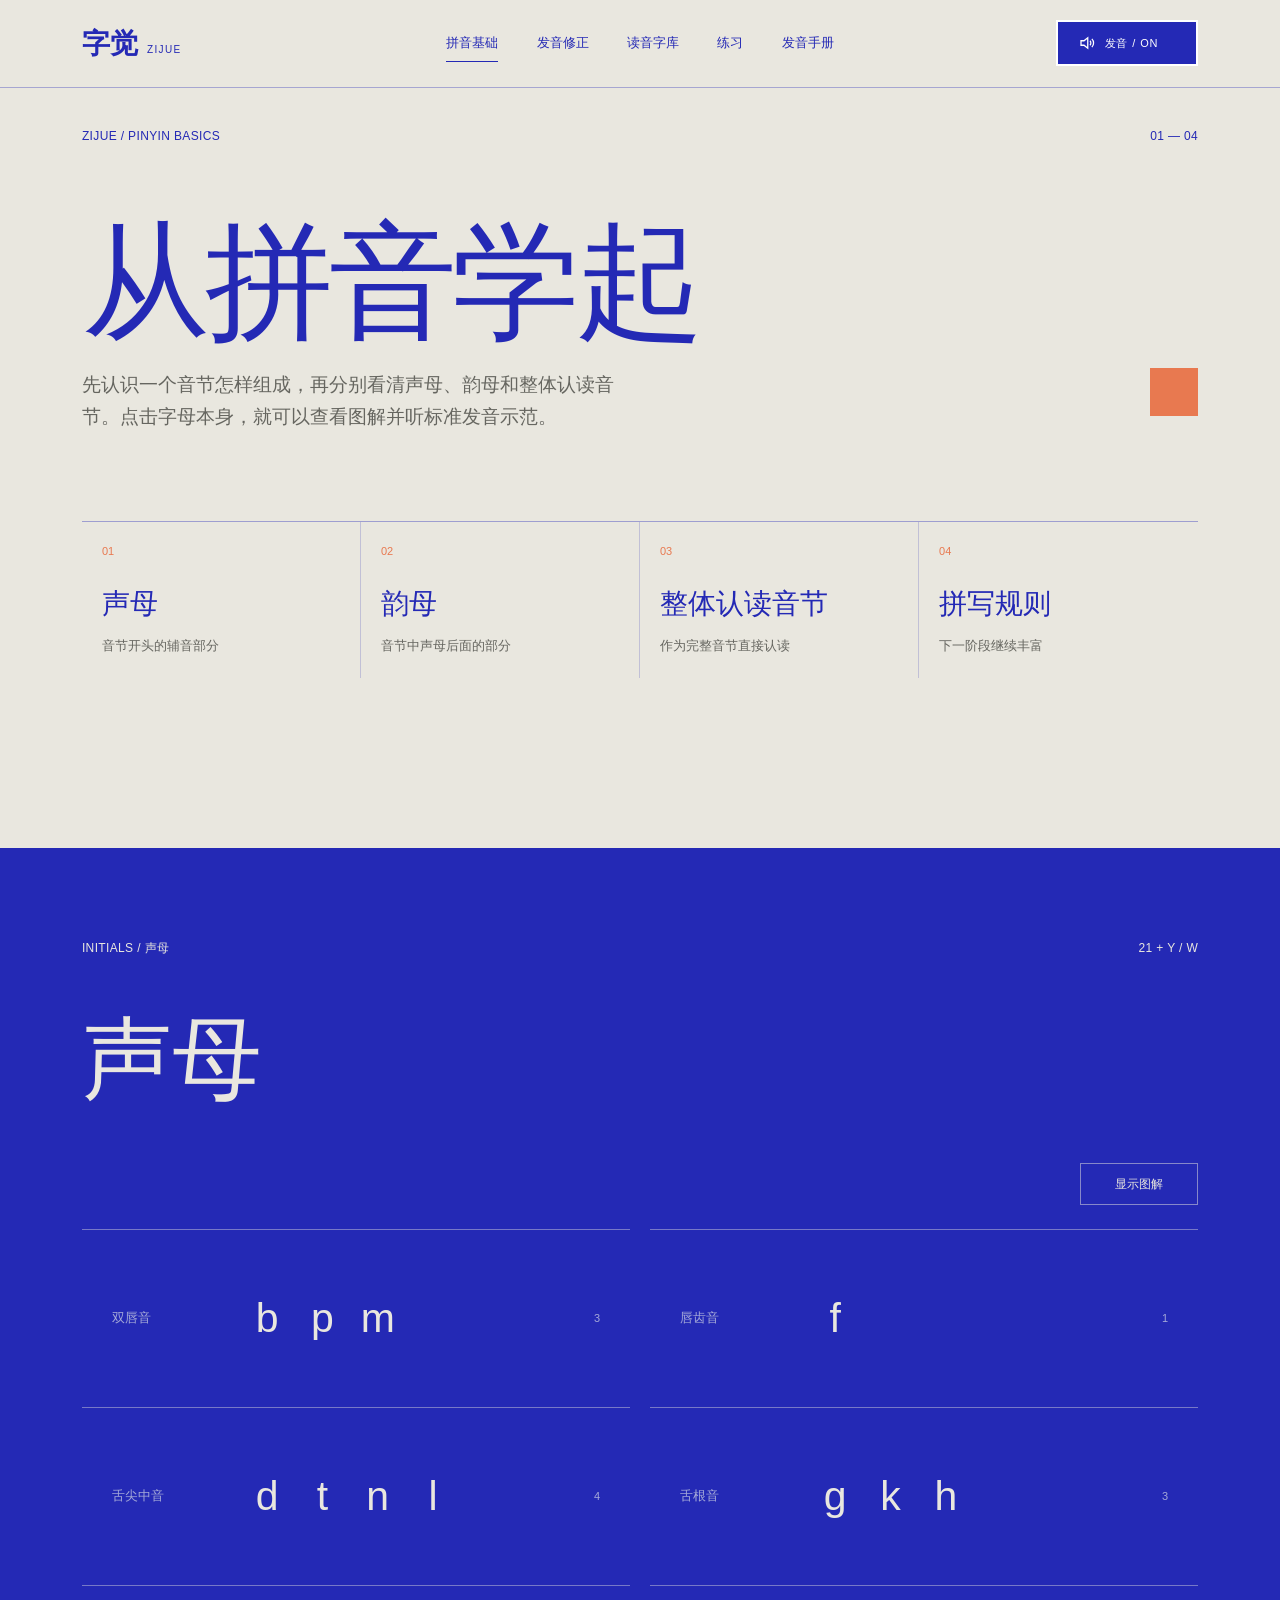
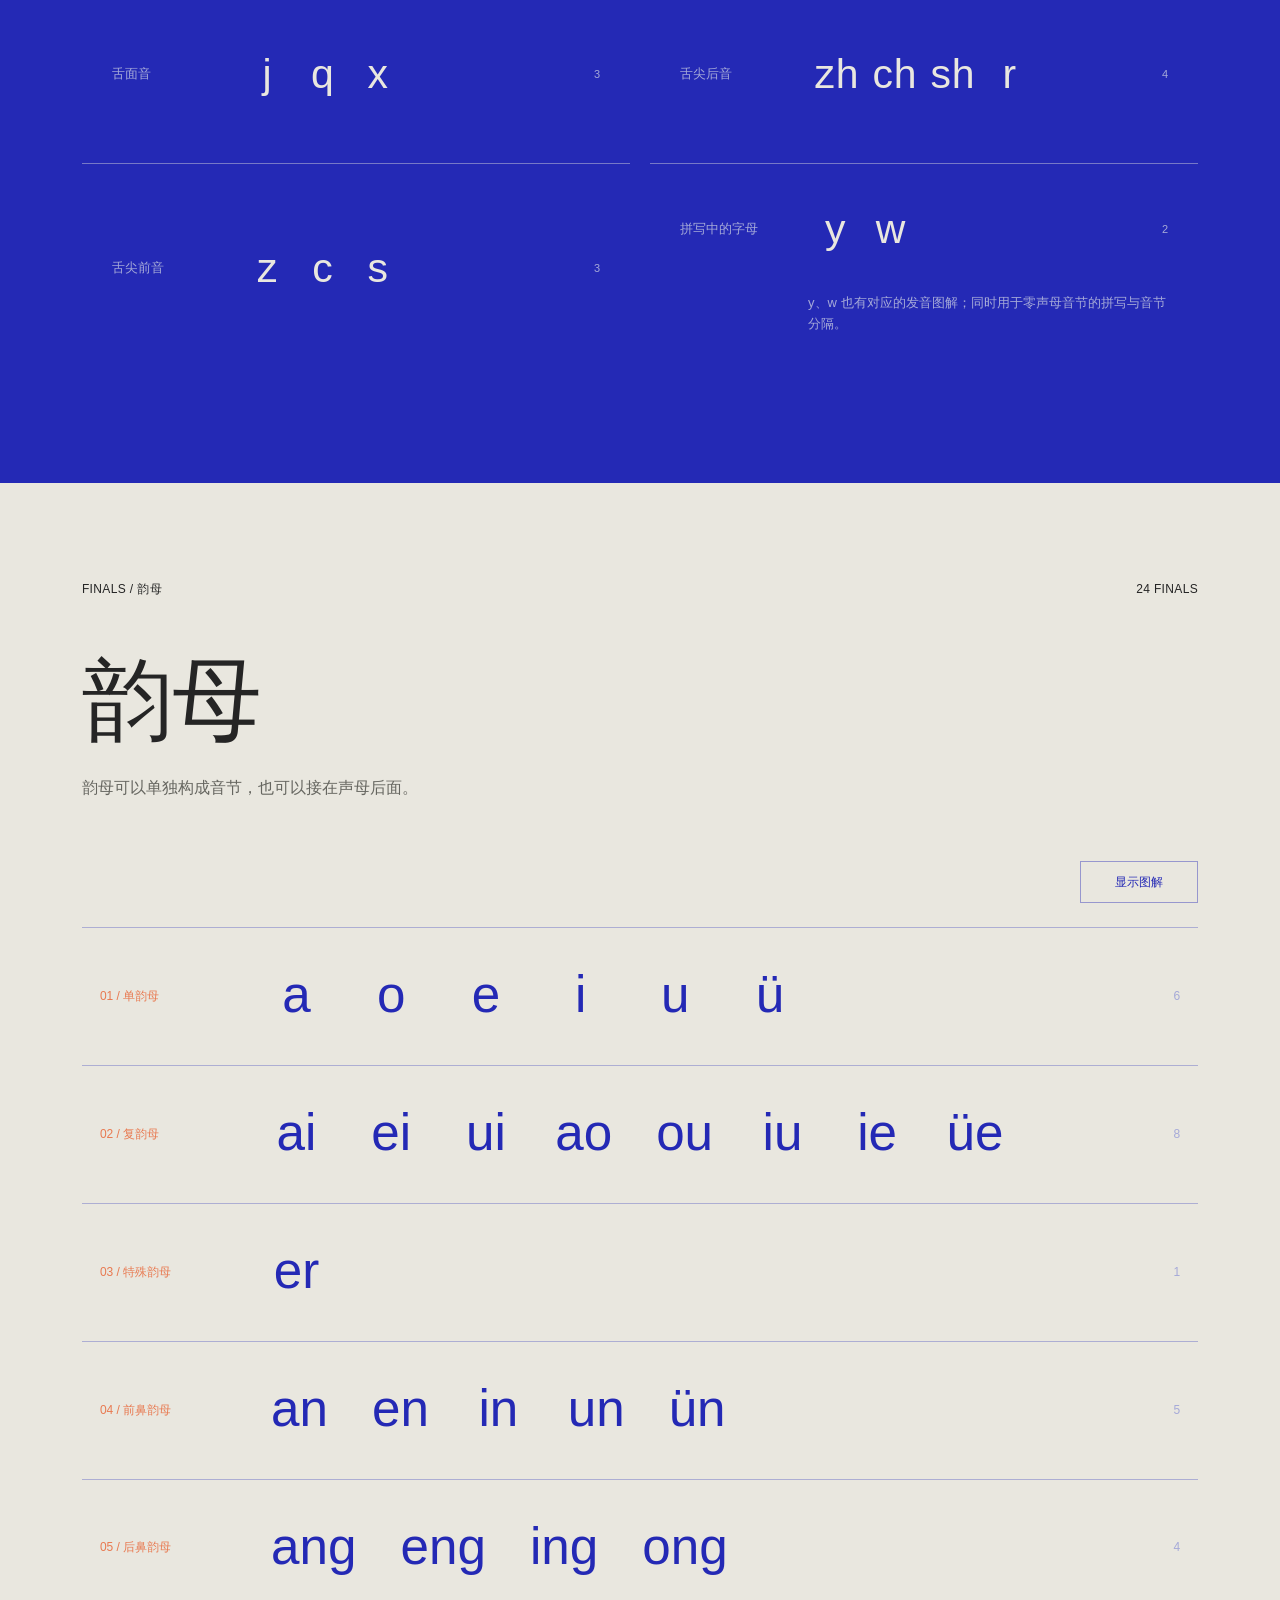
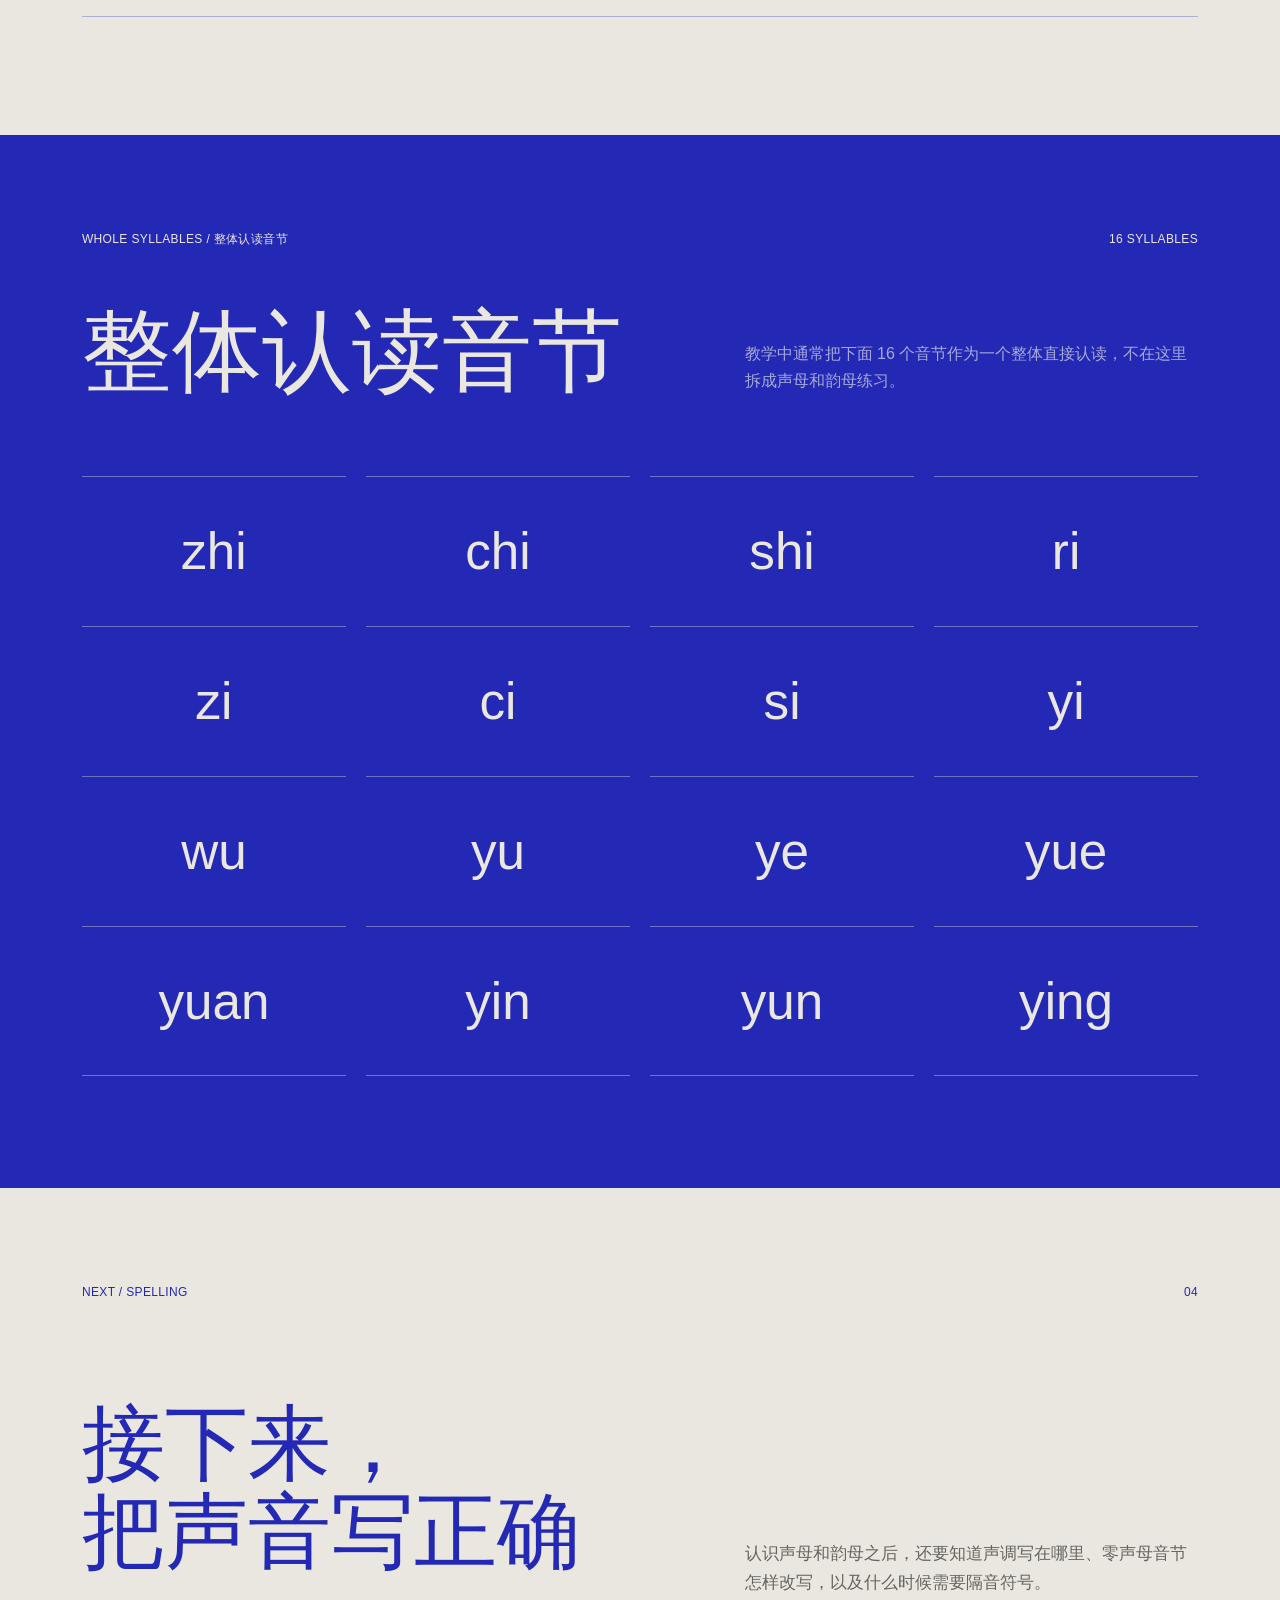
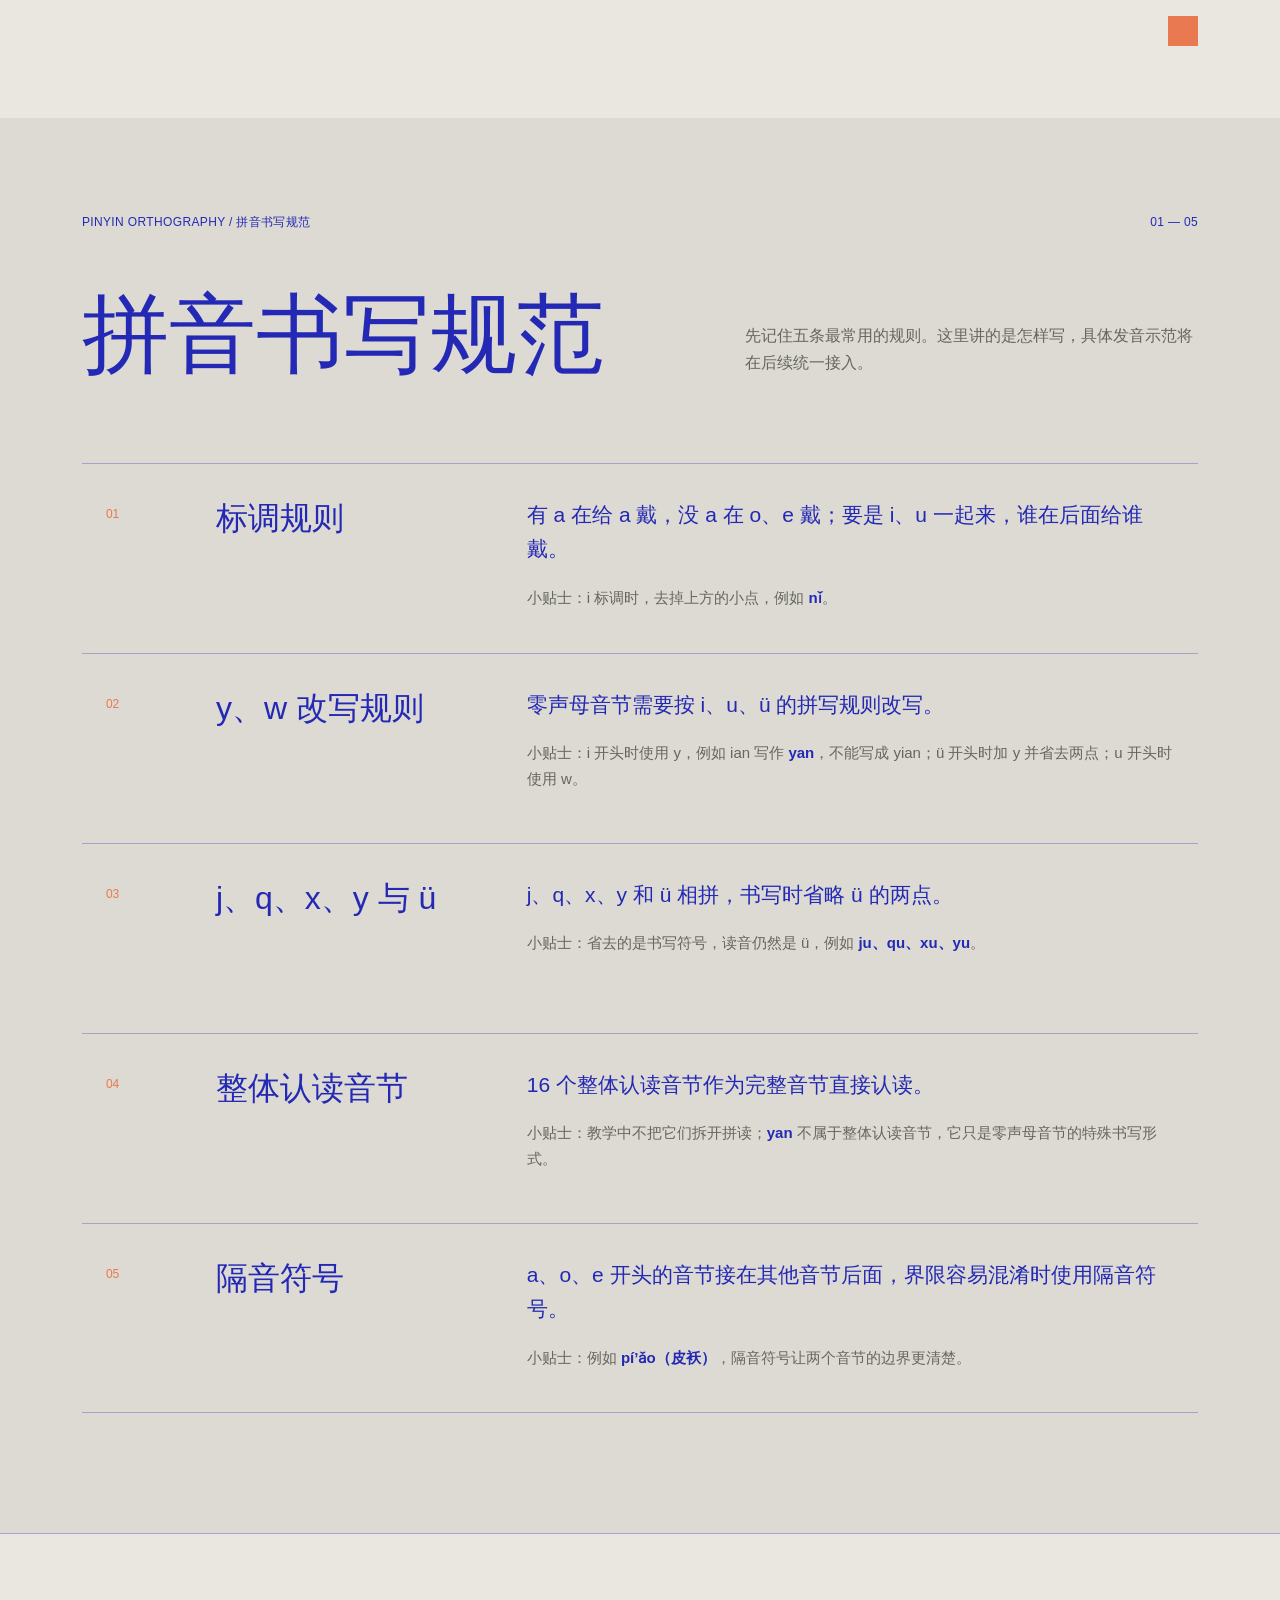
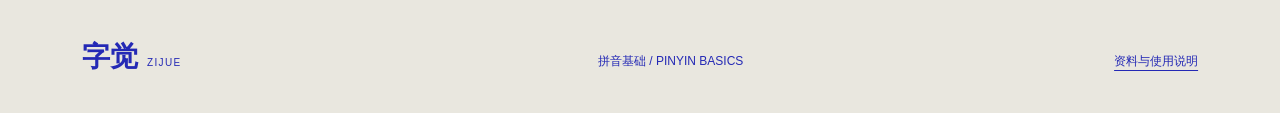
==== basics.html @ c72f1ff9 "Add Zijue static website and optimized pronunciation assets" ====
<!doctype html>
<html lang="zh-CN">
<head>
  <meta charset="utf-8">
  <meta name="viewport" content="width=device-width,initial-scale=1">
  <meta name="theme-color" content="#E9E7DF">
  <meta name="description" content="从声母、韵母和整体认读音节开始认识汉语拼音。">
  <title>拼音基础｜字觉 ZIJUE</title>
  <link rel="stylesheet" href="styles.css?v=20261125-1">
  <link rel="stylesheet" href="mouth-cursor.css?v=20261124-11">
  <link rel="stylesheet" href="basics.css?v=20261124-15">
  <link rel="stylesheet" href="pronunciation-pilot.css?v=20261124-14">
  <link rel="stylesheet" href="audio-player.css?v=20261124-4">
  <link rel="stylesheet" href="sound-settings.css?v=20261124-2">
</head>
<body data-page="basics">
  <a class="skip" href="#main">跳到主要内容</a>
  <header class="nav-shell"><a class="brand" href="index.html?from=site"><b>字觉</b><span>ZIJUE</span></a><nav aria-label="主要导航"><a aria-current="page" href="basics.html">拼音基础</a><a href="correction.html">发音修正</a><a href="characters.html">读音字库</a><a href="practice.html">练习</a><a href="notes.html">发音手册</a></nav><span class="nav-index">BASICS / 02</span></header>
  <main id="main">
    <section class="basics-hero frame-grid">
      <div class="meta-row"><span>ZIJUE / PINYIN BASICS</span><span>01 — 04</span></div>
      <h1>从拼音学起</h1>
      <p>先认识一个音节怎样组成，再分别看清声母、韵母和整体认读音节。点击字母本身，就可以查看图解并听标准发音示范。</p>
      <i class="orange-square" aria-hidden="true"></i>
      <nav class="basics-map" aria-label="拼音基础目录">
        <a href="#initials"><span>01</span><strong>声母</strong><small>音节开头的辅音部分</small></a>
        <a href="#finals"><span>02</span><strong>韵母</strong><small>音节中声母后面的部分</small></a>
        <a href="#whole-syllables"><span>03</span><strong>整体认读音节</strong><small>作为完整音节直接认读</small></a>
        <a href="#spelling"><span>04</span><strong>拼写规则</strong><small>下一阶段继续丰富</small></a>
      </nav>
    </section>

    <section class="initials-section" id="initials">
      <div class="basics-section-head frame-grid">
        <div class="meta-row"><span>INITIALS / 声母</span><span>21 + Y / W</span></div>
        <h2>声母</h2>
      </div>
      <div class="initial-viewer-option frame-grid"><button type="button" data-initial-toggle aria-expanded="false" aria-controls="initial-viewer">显示图解</button></div>
      <div class="phonetic-groups frame-grid">
        <article data-initial-group="bilabial" data-initials="b p m" tabindex="0"><span>双唇音</span><strong><button type="button" data-initial="b">b</button><button type="button" data-initial="p">p</button><button type="button" data-initial="m">m</button></strong><small>3</small></article>
        <article data-initial-group="labiodental" data-initials="f" tabindex="0"><span>唇齿音</span><strong><button type="button" data-initial="f">f</button></strong><small>1</small></article>
        <article data-initial-group="alveolar" data-initials="d t n l" tabindex="0"><span>舌尖中音</span><strong><button type="button" data-initial="d">d</button><button type="button" data-initial="t">t</button><button type="button" data-initial="n">n</button><button type="button" data-initial="l">l</button></strong><small>4</small></article>
        <article data-initial-group="velar" data-initials="g k h" tabindex="0"><span>舌根音</span><strong><button type="button" data-initial="g">g</button><button type="button" data-initial="k">k</button><button type="button" data-initial="h">h</button></strong><small>3</small></article>
        <article data-initial-group="palatal" data-initials="j q x" tabindex="0"><span>舌面音</span><strong><button type="button" data-initial="j">j</button><button type="button" data-initial="q">q</button><button type="button" data-initial="x">x</button></strong><small>3</small></article>
        <article data-initial-group="retroflex" data-initials="zh ch sh r" tabindex="0"><span>舌尖后音</span><strong><button type="button" data-initial="zh">zh</button><button type="button" data-initial="ch">ch</button><button type="button" data-initial="sh">sh</button><button type="button" data-initial="r">r</button></strong><small>4</small></article>
        <article data-initial-group="dental" data-initials="z c s" tabindex="0"><span>舌尖前音</span><strong><button type="button" data-initial="z">z</button><button type="button" data-initial="c">c</button><button type="button" data-initial="s">s</button></strong><small>3</small></article>
        <article class="spelling-letter" data-initial-group="spelling" data-initials="y w" tabindex="0"><span>拼写中的字母</span><strong><button type="button" data-initial="y">y</button><button type="button" data-initial="w">w</button></strong><small>2</small><p>y、w 也有对应的发音图解；同时用于零声母音节的拼写与音节分隔。</p></article>
        <aside class="initial-viewer" id="initial-viewer" aria-label="声母发音图解" hidden>
          <header><div><span data-initial-group-label>发音图解</span><strong data-initial-title aria-live="polite">b</strong></div><div class="initial-viewer-controls"><button type="button" data-initial-prev aria-label="上一个声母"><svg viewBox="0 0 24 24" aria-hidden="true"><path d="M15 5 8 12l7 7"/></svg></button><span data-initial-count>01 / 23</span><button type="button" data-initial-next aria-label="下一个声母"><svg viewBox="0 0 24 24" aria-hidden="true"><path d="m9 5 7 7-7 7"/></svg></button></div></header>
          <nav data-initial-choices aria-label="当前分组声母"></nav>
          <figure><img data-initial-image src="assets/pronunciation/S01_01_b.png" alt="b 双唇音发音图解" loading="lazy" decoding="async"></figure>
          <small class="diagram-disclaimer">AI 辅助生成的发音示意图，形状和位置可能不准确；请结合文字与示范音辨别，不可作为医学影像或唯一发音标准。</small>
          <p data-initial-copy>上下唇共同形成阻碍。观察图中标出的发音位置与口腔动作。</p>
        </aside>
      </div>
    </section>

    <section class="finals-section frame-grid" id="finals">
      <div class="basics-section-head">
        <div class="meta-row"><span>FINALS / 韵母</span><span>24 FINALS</span></div>
        <h2>韵母</h2>
        <p>韵母可以单独构成音节，也可以接在声母后面。</p>
      </div>
      <div class="pronunciation-option"><button type="button" data-pronunciation-toggle aria-expanded="false" aria-controls="pronunciation-pilot">显示图解</button></div>
      <div class="final-groups">
        <article><span>01 / 单韵母</span><strong><button class="pronunciation-trigger" type="button" data-pronunciation="a" aria-controls="pronunciation-pilot">a</button><button class="pronunciation-trigger" type="button" data-pronunciation="o" aria-controls="pronunciation-pilot">o</button><button class="pronunciation-trigger" type="button" data-pronunciation="e" aria-controls="pronunciation-pilot">e</button><button class="pronunciation-trigger" type="button" data-pronunciation="i" aria-controls="pronunciation-pilot">i</button><button class="pronunciation-trigger" type="button" data-pronunciation="u" aria-controls="pronunciation-pilot">u</button><button class="pronunciation-trigger" type="button" data-pronunciation="ü" aria-controls="pronunciation-pilot">ü</button></strong><small>6</small></article>
        <article><span>02 / 复韵母</span><strong><button class="pronunciation-trigger" type="button" data-pronunciation="ai" aria-controls="pronunciation-pilot">ai</button><button class="pronunciation-trigger" type="button" data-pronunciation="ei" aria-controls="pronunciation-pilot">ei</button><button class="pronunciation-trigger" type="button" data-pronunciation="ui" aria-controls="pronunciation-pilot">ui</button><button class="pronunciation-trigger" type="button" data-pronunciation="ao" aria-controls="pronunciation-pilot">ao</button><button class="pronunciation-trigger" type="button" data-pronunciation="ou" aria-controls="pronunciation-pilot">ou</button><button class="pronunciation-trigger" type="button" data-pronunciation="iu" aria-controls="pronunciation-pilot">iu</button><button class="pronunciation-trigger" type="button" data-pronunciation="ie" aria-controls="pronunciation-pilot">ie</button><button class="pronunciation-trigger" type="button" data-pronunciation="üe" aria-controls="pronunciation-pilot">üe</button></strong><small>8</small></article>
        <article><span>03 / 特殊韵母</span><strong><button class="pronunciation-trigger" type="button" data-pronunciation="er" aria-controls="pronunciation-pilot">er</button></strong><small>1</small></article>
        <article><span>04 / 前鼻韵母</span><strong><button class="pronunciation-trigger" type="button" data-pronunciation="an" aria-controls="pronunciation-pilot">an</button><button class="pronunciation-trigger" type="button" data-pronunciation="en" aria-controls="pronunciation-pilot">en</button><button class="pronunciation-trigger" type="button" data-pronunciation="in" aria-controls="pronunciation-pilot">in</button><button class="pronunciation-trigger" type="button" data-pronunciation="un" aria-controls="pronunciation-pilot">un</button><button class="pronunciation-trigger" type="button" data-pronunciation="ün" aria-controls="pronunciation-pilot">ün</button></strong><small>5</small></article>
        <article><span>05 / 后鼻韵母</span><strong><button class="pronunciation-trigger" type="button" data-pronunciation="ang" aria-controls="pronunciation-pilot">ang</button><button class="pronunciation-trigger" type="button" data-pronunciation="eng" aria-controls="pronunciation-pilot">eng</button><button class="pronunciation-trigger" type="button" data-pronunciation="ing" aria-controls="pronunciation-pilot">ing</button><button class="pronunciation-trigger" type="button" data-pronunciation="ong" aria-controls="pronunciation-pilot">ong</button></strong><small>4</small></article>
      </div>
      <div class="pronunciation-pilot" id="pronunciation-pilot" aria-label="韵母发音图解" hidden>
        <header>
          <div><span>发音图解</span><strong data-pronunciation-title aria-live="polite">in</strong></div>
          <div class="pronunciation-controls">
            <button type="button" data-pronunciation-prev aria-label="上一张发音图解"><svg viewBox="0 0 24 24" aria-hidden="true"><path d="M15 5 8 12l7 7"/></svg></button>
            <span data-pronunciation-count>01 / 02</span>
            <button type="button" data-pronunciation-next aria-label="下一张发音图解"><svg viewBox="0 0 24 24" aria-hidden="true"><path d="m9 5 7 7-7 7"/></svg></button>
          </div>
        </header>
        <figure><img data-pronunciation-image src="assets/pronunciation/Y08_01_in.png" alt="in 前鼻韵母发音图解" width="1536" height="1024" loading="lazy" decoding="async"></figure>
        <small class="diagram-disclaimer">AI 辅助生成的发音示意图，形状和位置可能不准确；请结合文字与示范音辨别，不可作为医学影像或唯一发音标准。</small>
        <p data-pronunciation-copy>当前展示中性口腔示意；已完成的正式图解会在选择对应韵母时自动显示。</p>
      </div>
    </section>

    <section class="whole-section" id="whole-syllables">
      <div class="basics-section-head frame-grid">
        <div class="meta-row"><span>WHOLE SYLLABLES / 整体认读音节</span><span>16 SYLLABLES</span></div>
        <h2>整体认读音节</h2>
        <p>教学中通常把下面 16 个音节作为一个整体直接认读，不在这里拆成声母和韵母练习。</p>
      </div>
      <div class="whole-grid frame-grid" aria-label="十六个整体认读音节">
        <span>zhi</span><span>chi</span><span>shi</span><span>ri</span>
        <span>zi</span><span>ci</span><span>si</span><span>yi</span>
        <span>wu</span><span>yu</span><span>ye</span><span>yue</span>
        <span>yuan</span><span>yin</span><span>yun</span><span>ying</span>
      </div>
    </section>

    <section class="spelling-preview frame-grid" id="spelling">
      <div class="meta-row"><span>NEXT / SPELLING</span><span>04</span></div>
      <h2>接下来，<br>把声音写正确</h2>
      <p>认识声母和韵母之后，还要知道声调写在哪里、零声母音节怎样改写，以及什么时候需要隔音符号。</p>
      <i class="orange-square" aria-hidden="true"></i>
    </section>

    <section class="spelling-rules" aria-labelledby="spelling-rules-title">
      <div class="spelling-rules-head frame-grid">
        <div class="meta-row"><span>PINYIN ORTHOGRAPHY / 拼音书写规范</span><span>01 — 05</span></div>
        <h2 id="spelling-rules-title">拼音书写规范</h2>
        <p>先记住五条最常用的规则。这里讲的是怎样写，具体发音示范将在后续统一接入。</p>
      </div>
      <div class="rule-list frame-grid">
        <article>
          <span class="rule-number">01</span>
          <h3>标调规则</h3>
          <div><strong>有 a 在给 a 戴，没 a 在 o、e 戴；要是 i、u 一起来，谁在后面给谁戴。</strong><p>小贴士：i 标调时，去掉上方的小点，例如 <b>nǐ</b>。</p></div>
        </article>
        <article>
          <span class="rule-number">02</span>
          <h3>y、w 改写规则</h3>
          <div><strong>零声母音节需要按 i、u、ü 的拼写规则改写。</strong><p>小贴士：i 开头时使用 y，例如 ian 写作 <b>yan</b>，不能写成 yian；ü 开头时加 y 并省去两点；u 开头时使用 w。</p></div>
        </article>
        <article>
          <span class="rule-number">03</span>
          <h3>j、q、x、y 与 ü</h3>
          <div><strong>j、q、x、y 和 ü 相拼，书写时省略 ü 的两点。</strong><p>小贴士：省去的是书写符号，读音仍然是 ü，例如 <b>ju、qu、xu、yu</b>。</p></div>
        </article>
        <article>
          <span class="rule-number">04</span>
          <h3>整体认读音节</h3>
          <div><strong>16 个整体认读音节作为完整音节直接认读。</strong><p>小贴士：教学中不把它们拆开拼读；<b>yan</b> 不属于整体认读音节，它只是零声母音节的特殊书写形式。</p></div>
        </article>
        <article>
          <span class="rule-number">05</span>
          <h3>隔音符号</h3>
          <div><strong>a、o、e 开头的音节接在其他音节后面，界限容易混淆时使用隔音符号。</strong><p>小贴士：例如 <b>pí’ǎo（皮袄）</b>，隔音符号让两个音节的边界更清楚。</p></div>
        </article>
      </div>
    </section>
  </main>
  <footer><a class="brand" href="index.html?from=site"><b>字觉</b><span>ZIJUE</span></a><p>拼音基础 / PINYIN BASICS</p><p><a class="site-source-link" href="notes.html#sources">资料与使用说明</a></p></footer>
  <script src="script.js?v=20261124-13"></script>
  <script src="initials-viewer.js?v=20261125-1"></script>
  <script src="pronunciation-viewer.js?v=20261124-13"></script>
  <script src="sound-settings.js?v=20261124-1"></script>
  <script src="audio-player.js?v=20261124-4"></script>
  <script src="mouth-cursor.js?v=20261124-12"></script>
</body>
</html>
---- styles.css ----
:root{--blue:#2429B5;--paper:#E9E7DF;--orange:#E87950;--lav:#A5A9D8;--charcoal:#252525;--muted:#666660;--pale:#DCDAD3;--line:rgba(36,41,181,.34);--sans:"Source Han Sans SC","思源黑体 CN","Noto Sans CJK SC","PingFang SC",sans-serif;--serif:"Source Han Serif SC","思源宋体 CN","Noto Serif CJK SC","Songti SC",serif;--edge:clamp(48px,6.4vw,104px);--grid:repeat(12,minmax(0,1fr));--gap:20px}*{box-sizing:border-box}html{background:var(--paper);color:var(--charcoal);scroll-behavior:smooth}body{margin:0;font-family:var(--sans);font-size:16px;line-height:1.45}::selection{background:var(--orange);color:#fff}a{color:inherit}.skip{position:fixed;left:20px;top:10px;z-index:20;background:var(--blue);color:#fff;padding:10px 16px;transform:translateY(-160%)}.skip:focus{transform:none}.frame-grid{display:grid;grid-template-columns:var(--grid);column-gap:var(--gap);padding-left:var(--edge);padding-right:var(--edge)}.meta-row{display:flex;justify-content:space-between;color:var(--blue);font-size:12px;letter-spacing:.03em}.nav-shell{height:88px;padding:0 var(--edge);display:grid;grid-template-columns:180px 1fr 180px;align-items:center;border-bottom:1px solid var(--line);color:var(--blue)}.brand{display:inline-flex;align-items:baseline;gap:9px;text-decoration:none;color:var(--blue)}.brand b{font:600 28px/1 var(--serif)}.brand span{font-size:10px;letter-spacing:.14em}.nav-shell nav{display:flex;justify-content:center;gap:clamp(24px,3vw,52px)}.nav-shell nav a{font-size:13px;text-decoration:none;position:relative;padding:34px 0}.nav-shell nav a:after{content:"";position:absolute;left:0;right:100%;bottom:25px;height:1px;background:var(--blue);transition:right .25s}.nav-shell nav a:hover:after,.nav-shell nav a[aria-current="page"]:after{right:0}.nav-index{text-align:right;font-size:11px;letter-spacing:.08em}
.home-hero{min-height:690px;padding-top:36px;padding-bottom:38px;grid-template-rows:auto 1fr auto auto auto}.hero-meta{grid-column:1/-1}.hero-title{grid-column:1/-1;display:flex;align-items:center;justify-content:space-between;min-height:390px}.hero-title h1{margin:0;color:var(--blue);font:650 clamp(250px,25vw,410px)/.84 var(--serif);letter-spacing:-.11em}.orange-square{display:block;width:62px;height:62px;background:var(--orange);flex:none}.orange-square.small{width:14px;height:14px}.hero-en{grid-column:1/9;margin:0 0 30px;color:var(--blue);font-size:clamp(24px,2.2vw,38px);letter-spacing:.28em}.hero-rule{grid-column:1/-1;border-top:1px solid var(--blue)}.hero-statement{grid-column:1/6;margin:20px 0 0;color:var(--blue);font-size:22px;font-weight:600}.hero-copy{grid-column:6/11;margin:20px 0 0;color:var(--muted);max-width:34em}.text-action{grid-column:11/-1;justify-self:end;margin-top:20px;color:var(--blue);text-decoration:none;font-size:13px}.text-action span{margin-left:18px}.sound-band{background:var(--blue);color:var(--paper);padding:30px var(--edge) 28px}.band-head,.band-foot{display:flex;justify-content:space-between;align-items:center;font-size:11px}.sound-words{display:grid;grid-template-columns:repeat(4,1fr);margin:42px 0 26px}.sound-words div{text-align:center;border-bottom:1px solid rgba(233,231,223,.55);padding-bottom:20px}.sound-words small{display:block;color:var(--lav);font-size:18px}.sound-words strong{display:block;font:500 clamp(100px,10vw,160px)/1.1 var(--serif)}.band-foot p{margin:0;font-size:15px;font-weight:600}.learning-path{padding-top:86px;padding-bottom:96px}.section-meta{grid-column:1/-1}.learning-path h2{grid-column:1/-1;margin:22px 0 34px;color:var(--blue);font-size:clamp(64px,6.2vw,98px);font-weight:400;letter-spacing:-.05em}.path-grid{grid-column:1/-1;display:grid;grid-template-columns:1fr 1fr;gap:16px}.path{min-height:370px;padding:28px 30px;display:flex;flex-direction:column;text-decoration:none;color:var(--blue);transition:transform .2s}.path:hover{transform:translateY(-3px)}.path-blue{background:var(--blue);color:var(--paper)}.path-pale{background:var(--pale)}.path small{font-size:16px}.path strong{font-size:clamp(44px,4vw,66px);margin-top:24px}.path p{font-size:20px;margin:8px 0}.path>span{margin-top:auto;font-size:24px;color:var(--orange)}.index-preview{padding-top:72px;padding-bottom:96px}.index-preview .section-meta{padding-bottom:18px;border-bottom:1px solid var(--blue)}.index-links{grid-column:1/-1}.index-links a{display:grid;grid-template-columns:52px 2.2fr 3fr 30px;align-items:center;min-height:112px;border-bottom:1px solid var(--line);text-decoration:none;color:var(--blue)}.index-links a>span{color:var(--orange);font-size:13px}.index-links strong{font-size:31px;font-weight:500}.index-links small{font-size:14px;color:var(--muted)}.index-links i{font-style:normal}.index-links a:hover strong{padding-left:8px;transition:padding .2s}
.page-intro{min-height:610px;padding-top:40px;padding-bottom:60px;align-content:start;position:relative}.page-intro .meta-row{grid-column:1/-1}.page-intro h1{grid-column:1/10;color:var(--blue);font-size:clamp(82px,8.6vw,138px);line-height:1.02;letter-spacing:-.055em;font-weight:500;margin:74px 0 38px}.page-intro>p{grid-column:1/7;font-size:20px;color:var(--muted);margin:0}.page-intro .orange-square{position:absolute;right:var(--edge);bottom:68px;width:44px;height:44px}.entry-system{padding-top:34px;padding-bottom:90px}.entry-row{grid-column:1/-1;display:grid;grid-template-columns:82px 1fr auto;gap:26px;align-items:start;padding:30px 0;border-top:1px solid var(--line)}.entry-row>span{width:58px;height:58px;display:grid;place-items:center;background:var(--blue);color:#fff;font-size:20px}.entry-row h2{margin:0 0 8px;color:var(--blue);font-size:30px;font-weight:500}.entry-row p{margin:0;color:var(--muted)}.entry-row a,.entry-row button{align-self:center;border:0;background:none;color:var(--blue);font:500 14px var(--sans);text-decoration:none;cursor:pointer}.inline-notice{grid-column:2/-1;margin:10px 0 0;color:var(--orange);min-height:24px}.topics{background:var(--blue);color:var(--paper);padding:82px 0 90px}.topics .meta-row{color:var(--paper)}.topics-head h2{grid-column:1/9;font-size:clamp(62px,6vw,96px);line-height:1;margin:48px 0 20px;font-weight:400}.topics-head>p{grid-column:1/7;color:var(--lav);font-size:18px}.topic-groups{padding-top:54px}.topic-groups>section{grid-column:span 6;padding:26px 0 38px;border-top:1px solid rgba(233,231,223,.45)}.topic-groups>section:nth-child(odd){padding-right:30px}.topic-groups>section:nth-child(even){padding-left:30px}.topic-groups h3{font-size:24px;font-weight:500;margin:0 0 18px}.topic-buttons{display:flex;flex-wrap:wrap;gap:8px}.topic-buttons button{min-height:46px;padding:0 20px;border:1px solid rgba(233,231,223,.52);background:transparent;color:var(--paper);font:400 16px var(--sans);cursor:pointer}.topic-buttons button:hover,.topic-buttons button.active{background:var(--orange);border-color:var(--orange);color:#fff}.correction-flow{padding-top:90px;padding-bottom:110px}.correction-flow>.meta-row{grid-column:1/-1}.correction-flow h2{grid-column:1/7;color:var(--blue);font-size:58px;font-weight:400;line-height:1.1}.correction-flow ol{grid-column:7/-1;list-style:none;margin:30px 0 0;padding:0}.correction-flow li{display:grid;grid-template-columns:50px 1fr;padding:18px 0;border-top:1px solid var(--line);color:var(--blue);font-size:22px}.correction-flow li span{color:var(--orange);font-size:12px;padding-top:7px}
.character-page{padding-top:38px;padding-bottom:100px}.character-head{grid-column:1/-1}.character-head h1{font-size:72px;color:var(--blue);font-weight:500;margin:34px 0 18px}.character-tools{grid-column:1/-1;border-top:1px solid var(--line)}.tool-row{display:grid;grid-template-columns:80px 1fr 70px;min-height:54px;align-items:center;border-bottom:1px solid rgba(36,41,181,.14);font-size:12px;color:var(--blue)}.tool-row .segmented{grid-column:2/4}.segmented{display:flex;gap:6px}.segmented button{border:0;background:transparent;color:var(--muted);font:12px var(--sans);padding:7px 12px;cursor:pointer}.segmented button.active{background:#fff;color:var(--blue);border-radius:16px}.tool-row input{width:100%;accent-color:var(--blue)}.tool-row output{text-align:right}.final-filter{display:grid;grid-template-columns:repeat(5,1fr);gap:4px;margin:20px 0 42px}.final-filter button{height:50px;border:1px solid var(--lav);background:transparent;color:var(--blue);font:600 17px var(--sans);cursor:pointer}.final-filter button.active,.final-filter button:hover{background:var(--blue);color:var(--paper);border-color:var(--blue)}.hanzi-grid{grid-column:1/-1;display:grid;grid-template-columns:repeat(4,1fr)}.hanzi{position:relative;min-height:190px;border:0;border-bottom:1px solid rgba(36,41,181,.16);background:transparent;color:var(--blue);cursor:pointer;display:grid;place-items:center;padding:30px 10px 16px}.hanzi strong{font-family:var(--serif);font-size:var(--char-size);font-weight:var(--char-weight);line-height:1}.hanzi small{position:absolute;top:12px;font-size:13px;font-family:var(--sans);font-weight:400;opacity:0;transform:translateY(4px);transition:.18s}.hanzi-grid[data-font="sans"] .hanzi strong{font-family:var(--sans)}.hanzi-grid[data-pinyin="all"] .hanzi small,.hanzi-grid[data-pinyin="hover"] .hanzi:hover small,.hanzi-grid[data-pinyin="hover"] .hanzi.pinned small{opacity:1;transform:none}.hanzi:hover{background:rgba(165,169,216,.16)}.hanzi[hidden]{display:none}.character-note{grid-column:1/-1;font-size:11px;color:var(--muted);margin-top:18px}.orange-dot{display:inline-block;width:7px;height:7px;background:var(--orange);margin-right:7px}footer{min-height:180px;padding:42px var(--edge);border-top:1px solid var(--line);display:grid;grid-template-columns:1fr 1fr auto;align-items:end;color:var(--blue)}footer p{margin:0;font-size:12px}button:focus-visible,a:focus-visible,input:focus-visible{outline:2px solid var(--orange);outline-offset:3px}
@media(min-width:1700px){:root{--edge:9vw;--gap:24px}.home-hero{min-height:760px}.hero-title{min-height:450px}}@media(max-width:1050px){.nav-shell{grid-template-columns:140px 1fr}.nav-index{display:none}.nav-shell nav{gap:18px}.hero-title h1{font-size:250px}.hero-en{grid-column:1/10}.hero-copy{grid-column:6/-1}.topic-groups>section{grid-column:1/-1!important;padding-left:0!important;padding-right:0!important}}@media(max-width:760px){:root{--edge:24px;--gap:12px}.nav-shell{height:auto;padding-top:20px;padding-bottom:20px}.nav-shell nav{display:none}.home-hero{min-height:620px}.hero-title{min-height:260px}.hero-title h1{font-size:46vw}.orange-square{width:32px;height:32px}.hero-en{grid-column:1/-1;font-size:18px}.hero-statement,.hero-copy{grid-column:1/-1}.text-action{grid-column:1/-1;justify-self:start}.sound-words strong{font-size:20vw}.learning-path h2{font-size:56px}.path-grid{grid-template-columns:1fr}.path{min-height:290px}.index-links a{grid-template-columns:42px 1fr 20px}.index-links small{display:none}.page-intro h1{grid-column:1/-1;font-size:64px}.page-intro>p{grid-column:1/-1}.entry-row{grid-template-columns:60px 1fr}.entry-row>a,.entry-row>button{grid-column:2;justify-self:start}.topics-head h2,.topics-head>p{grid-column:1/-1}.correction-flow h2,.correction-flow ol{grid-column:1/-1}.hanzi-grid{grid-template-columns:repeat(2,1fr)}.hanzi{min-height:160px}.hanzi strong{font-size:min(var(--char-size),90px)}footer{grid-template-columns:1fr;gap:14px}}@media(prefers-reduced-motion:reduce){html{scroll-behavior:auto}*,*:before,*:after{transition-duration:.01ms!important}}


.site-source-link{color:inherit;text-decoration:underline;text-decoration-thickness:1px;text-underline-offset:5px}
.site-source-link:hover{color:var(--orange)}
---- mouth-cursor.css ----
.mouth-cursor{--cursor-x:-60px;--cursor-y:-60px;--lip-fill:#E87950;--lip-stroke:#2429B5;--lip-line:#2429B5;--mouth-cavity:#2429B5;--teeth-fill:#F2F0E8;position:fixed;z-index:2000;left:0;top:0;width:36px;height:auto;aspect-ratio:100/64;pointer-events:none;user-select:none;opacity:0;transform:translate3d(var(--cursor-x),var(--cursor-y),0) translate(-50%,-50%);transition:opacity .12s ease}
.mouth-cursor[data-surface="blue"]{--lip-fill:#E9E7DF;--lip-stroke:#E87950;--lip-line:#E87950}
.mouth-cursor[data-surface="orange"]{--lip-fill:#E9E7DF;--lip-stroke:#2429B5;--lip-line:#2429B5}
.mouth-cursor.is-visible{opacity:1}
.mouth-cursor svg{display:block;width:100%;height:auto;overflow:visible;fill:none;stroke:none}
.mouth-cursor .lip-shape{fill:var(--lip-fill);stroke:var(--lip-stroke);stroke-width:3.1;stroke-linecap:round;stroke-linejoin:round}
.mouth-cursor .lip-line{fill:none;stroke:var(--lip-line);stroke-width:3.1;stroke-linecap:round;stroke-linejoin:round}
.mouth-cursor .mouth-cavity{fill:var(--mouth-cavity);stroke:var(--lip-stroke);stroke-width:2.4;stroke-linejoin:round}
.mouth-cursor .teeth-row{fill:var(--teeth-fill);stroke:none}
.mouth-cursor .mouth-state-open{display:none}
.mouth-cursor.is-open .mouth-state-closed{display:none}
.mouth-cursor.is-open .mouth-state-open{display:inline}
@media(hover:hover) and (pointer:fine){body.has-mouth-cursor,body.has-mouth-cursor *{cursor:none!important}}
@media(hover:none),(pointer:coarse){.mouth-cursor{display:none}}
---- basics.css ----
.basics-hero{position:relative;min-height:760px;padding-top:40px;padding-bottom:72px;align-content:start}
.basics-hero>.meta-row{grid-column:1/-1}
.basics-hero h1{grid-column:1/11;margin:74px 0 24px;color:#2429B5;font-size:clamp(92px,10vw,154px);font-weight:500;line-height:.98;letter-spacing:-.035em}
.basics-hero>p{grid-column:1/7;max-width:43em;margin:0;color:#666660;font-size:19px;line-height:1.7}
.basics-hero>.orange-square{position:absolute;right:var(--edge);top:280px;width:48px;height:48px}
.basics-map{grid-column:1/-1;display:grid;grid-template-columns:repeat(4,1fr);margin-top:88px;border-top:1px solid rgba(36,41,181,.38)}
.basics-map a{min-height:150px;padding:22px 20px;border-right:1px solid rgba(36,41,181,.2);color:#2429B5;text-decoration:none;transition:background-color .22s ease,color .22s ease}
.basics-map a:last-child{border-right:0}
.basics-map span{display:block;color:#E87950;font-size:11px}
.basics-map strong{display:block;margin:24px 0 8px;font-size:28px;font-weight:500}
.basics-map small{color:#666660;font-size:13px;transition:color .22s ease}
.basics-map a:hover,.basics-map a:focus-visible{background:#2429B5;color:#E9E7DF;outline:none}
.basics-map a:hover small,.basics-map a:focus-visible small{color:#A5A9D8}
.basics-map a:focus-visible{box-shadow:inset 0 0 0 2px #E87950}

.initials-section{padding:92px 0 110px;background:#2429B5;color:#E9E7DF;scroll-margin-top:20px}
.basics-section-head>.meta-row,.initials-section .basics-section-head>.meta-row,.whole-section .basics-section-head>.meta-row{grid-column:1/-1;color:inherit}
.basics-section-head h2{grid-column:1/8;margin:58px 0 18px;font-size:clamp(72px,7vw,108px);font-weight:400;line-height:1}
.basics-section-head>p{grid-column:8/-1;align-self:end;max-width:38em;margin:0 0 20px;color:#A5A9D8;font-size:16px;line-height:1.7}
.initial-viewer-option{margin-top:40px}.initial-viewer-option button{grid-column:11/-1;justify-self:end;min-width:118px;min-height:42px;padding:0 16px;border:1px solid rgba(233,231,223,.5);background:transparent;color:#E9E7DF;font:500 12px/1 "Source Han Sans SC",sans-serif;cursor:pointer;transition:background-color .2s ease,color .2s ease}.initial-viewer-option button:hover,.initial-viewer-option button:focus-visible,.initial-viewer-option button[aria-expanded="true"]{background:#E9E7DF;color:#2429B5;outline:0}
.phonetic-groups{margin-top:24px}
.phonetic-groups article{position:relative;grid-column:span 6;min-height:178px;display:grid;grid-template-columns:128px 1fr 72px;align-items:center;padding:26px 30px;border-top:1px solid rgba(233,231,223,.42);transition:background-color .22s ease,color .22s ease,padding .28s cubic-bezier(.2,.72,.22,1)}
.phonetic-groups article[data-initial-group]{cursor:pointer}
.phonetic-groups article>span{color:#A5A9D8;font-size:13px;transition:color .22s ease}
.phonetic-groups article>strong{display:flex;align-items:center;flex-wrap:wrap;font:500 clamp(38px,3.2vw,52px)/1 "Source Han Sans SC",sans-serif;letter-spacing:.02em}
.phonetic-groups article>strong button{appearance:none;min-width:1.35em;min-height:1.35em;margin:0;padding:.12em .16em;border:0;background:transparent;color:inherit;font:inherit;letter-spacing:inherit;cursor:pointer}
.phonetic-groups article>strong button:last-child{margin-right:0}
.phonetic-groups article>strong button:hover,.phonetic-groups article>strong button:focus-visible,.phonetic-groups article>strong button.active{color:#E87950;outline:0}
.phonetic-groups article>small{justify-self:end;color:#A5A9D8;font-size:11px}
.phonetic-groups article:hover{background:rgba(233,231,223,.08)}
.phonetic-groups article:hover>span,.phonetic-groups article:hover>small{color:#A5A9D8}
.phonetic-groups article.active{background:transparent;color:#E9E7DF}
.phonetic-groups article.active>span,.phonetic-groups article.active>small{color:#A5A9D8}
.phonetic-groups article.active:hover,.phonetic-groups article.active:focus-within{background:rgba(233,231,223,.08)}
.phonetic-groups .spelling-letter{grid-template-rows:auto auto;min-height:210px}
.spelling-letter p{grid-column:2/-1;margin:12px 0 0;color:#A5A9D8;font-size:13px;line-height:1.6}
.spelling-letter:hover p{color:#A5A9D8}
.initials-section.initial-view-open .phonetic-groups article{grid-column:span 4;grid-template-columns:88px 1fr 28px;min-height:166px;padding:22px 14px}
.initials-section.initial-view-open .phonetic-groups article>strong{font-size:clamp(30px,2.45vw,42px)}
.initials-section.initial-view-open .phonetic-groups .spelling-letter{grid-column:span 4}
.initials-section.initial-view-open .spelling-letter p{grid-column:1/-1}
.initial-viewer{grid-column:9/-1;grid-row:1/span 8;align-self:start;position:sticky;top:28px;margin-left:20px;color:#E9E7DF}
.initial-viewer[hidden]{display:none!important}
.initial-viewer>header{min-height:82px;display:flex;align-items:center;justify-content:space-between;border-bottom:1px solid rgba(233,231,223,.28)}
.initial-viewer>header>div:first-child{display:flex;align-items:baseline;gap:18px}
.initial-viewer>header span{color:#A5A9D8;font-size:12px}
.initial-viewer>header strong{font:500 42px/1 "Source Han Sans SC",sans-serif}
.initial-viewer-controls{display:flex;align-items:center;gap:10px}
.initial-viewer-controls button{width:38px;height:38px;display:grid;place-items:center;border:1px solid rgba(233,231,223,.42);background:transparent;color:#E9E7DF;cursor:pointer}
.initial-viewer-controls button:hover,.initial-viewer-controls button:focus-visible{background:#E9E7DF;color:#2429B5;outline:0}
.initial-viewer-controls svg{width:20px;height:20px;fill:none;stroke:currentColor;stroke-width:1.7;stroke-linecap:round;stroke-linejoin:round}
.initial-viewer-controls>span{min-width:48px;text-align:center;font-variant-numeric:tabular-nums}
.initial-viewer>nav{display:flex;gap:8px;padding:18px 0}
.initial-viewer>nav button{min-width:44px;height:38px;padding:0 13px;border:1px solid rgba(233,231,223,.4);background:transparent;color:#E9E7DF;font:500 17px/1 "Source Han Sans SC",sans-serif;cursor:pointer}
.initial-viewer>nav button:hover,.initial-viewer>nav button:focus-visible,.initial-viewer>nav button.active{background:#E87950;border-color:#E87950;color:#fff;outline:0}
.initial-viewer figure{width:100%;min-width:0;margin:0;background:#F2F0E8;overflow:visible}
.initial-viewer img{display:block;width:100%;max-width:100%;height:auto;aspect-ratio:3/2;object-fit:contain;object-position:center}
.initial-viewer>p{margin:16px 0 0;color:#A5A9D8;font-size:13px;line-height:1.7}
.diagram-disclaimer{display:block;margin-top:10px;color:#A5A9D8;font-size:10px;line-height:1.55}

.finals-section{padding-top:98px;padding-bottom:118px;scroll-margin-top:20px}
.finals-section>.basics-section-head{grid-column:1/-1;display:grid;grid-template-columns:var(--grid);column-gap:var(--gap)}
.finals-section .basics-section-head>.meta-row{grid-column:1/-1}
.finals-section .basics-section-head>p{grid-column:1/8;align-self:start;max-width:40em;margin-top:10px;color:#666660}
.final-groups{grid-column:1/-1;margin-top:64px}
.final-groups article{display:grid;grid-template-columns:180px 1fr 52px;align-items:center;min-height:138px;border-top:1px solid rgba(36,41,181,.3);color:#2429B5;transition:background-color .22s ease,box-shadow .22s ease}
.final-groups article:last-child{border-bottom:1px solid rgba(36,41,181,.3)}
.final-groups article>span{padding-left:18px;color:#E87950;font-size:12px}
.final-groups article>strong{font:500 clamp(38px,4vw,62px)/1.15 "Source Han Sans SC",sans-serif;word-spacing:.1em}
.final-groups article>small{justify-self:end;padding-right:18px;color:#A5A9D8;font-size:12px}
.final-groups article:hover{background:rgba(36,41,181,.055);box-shadow:inset 3px 0 #E87950}

.whole-section{padding:96px 0 112px;background:#2429B5;color:#E9E7DF;scroll-margin-top:20px}
.whole-grid{margin-top:62px}
.whole-grid span{grid-column:span 3;min-height:150px;display:grid;place-items:center;border-top:1px solid rgba(233,231,223,.38);font:500 clamp(42px,4vw,64px)/1 "Source Han Sans SC",sans-serif}
.whole-grid span:nth-last-child(-n+4){border-bottom:1px solid rgba(233,231,223,.38)}

.spelling-preview{position:relative;min-height:530px;padding-top:96px;padding-bottom:110px;scroll-margin-top:20px}
.spelling-preview>.meta-row{grid-column:1/-1}
.spelling-preview h2{grid-column:1/8;margin:66px 0 0;color:#2429B5;font-size:clamp(64px,6.5vw,100px);font-weight:400;line-height:1.05}
.spelling-preview>p{grid-column:8/-1;align-self:end;margin:0 0 10px;color:#666660;font-size:17px;line-height:1.75}
.spelling-preview>.orange-square{position:absolute;right:var(--edge);bottom:72px;width:30px;height:30px}

.spelling-rules{padding:96px 0 120px;background:#DCDAD3}
.spelling-rules-head>.meta-row{grid-column:1/-1}
.spelling-rules-head h2{grid-column:1/8;margin:58px 0 18px;color:#2429B5;font-size:clamp(68px,6.8vw,104px);font-weight:400;line-height:1}
.spelling-rules-head>p{grid-column:8/-1;align-self:end;max-width:36em;margin:0 0 18px;color:#666660;font-size:16px;line-height:1.7}
.rule-list{margin-top:68px}
.rule-list article{grid-column:1/-1;display:grid;grid-template-columns:84px minmax(220px,2.2fr) minmax(0,5fr);gap:26px;align-items:start;min-height:190px;padding:34px 24px;border-top:1px solid rgba(36,41,181,.3);color:#2429B5}
.rule-list article:last-child{border-bottom:1px solid rgba(36,41,181,.3)}
.rule-number{padding-top:8px;color:#E87950;font-size:12px}
.rule-list h3{margin:0;font-size:32px;font-weight:500;line-height:1.25}
.rule-list article>div{max-width:54em}
.rule-list strong{font-size:21px;font-weight:500;line-height:1.65}
.rule-list p{margin:18px 0 0;color:#666660;font-size:15px;line-height:1.75}
.rule-list b{color:#2429B5;font-weight:600}

@media(max-width:1050px){.basics-map{grid-template-columns:1fr 1fr}.phonetic-groups article,.initials-section.initial-view-open .phonetic-groups article{grid-column:1/-1;border-right:0!important}.initial-viewer{grid-column:3/-1;grid-row:auto;position:static;margin:34px 0 0}.basics-section-head h2,.basics-section-head>p,.spelling-preview h2,.spelling-preview>p,.spelling-rules-head h2,.spelling-rules-head>p{grid-column:1/-1}.basics-section-head>p,.spelling-preview>p,.spelling-rules-head>p{margin-top:28px}.whole-grid span{grid-column:span 4}.rule-list article{grid-template-columns:64px 1fr}.rule-list article>div{grid-column:2}}
@media(max-width:760px){.basics-hero{min-height:auto}.basics-hero h1,.basics-hero>p{grid-column:1/-1}.basics-map{grid-template-columns:1fr;margin-top:54px}.basics-map a{min-height:124px;border-right:0;border-bottom:1px solid rgba(36,41,181,.2)}.initial-viewer-option button{grid-column:7/-1}.phonetic-groups article{grid-template-columns:1fr auto;gap:16px}.phonetic-groups article>span{grid-column:1/-1}.phonetic-groups article>strong{font-size:34px}.initial-viewer{grid-column:1/-1;margin-top:28px}.initial-viewer>header>div:first-child>span{display:none}.initial-viewer>nav{overflow-x:auto}.initial-viewer img{aspect-ratio:3/2}.final-groups article{grid-template-columns:1fr auto;padding:24px 0}.final-groups article>span{grid-column:1/-1;margin-bottom:18px}.final-groups article>strong{padding-left:18px;font-size:34px}.whole-grid span{grid-column:span 6;min-height:110px}.rule-list article{grid-template-columns:1fr;gap:16px;padding:28px 0}.rule-list article>div{grid-column:1}.rule-list h3{font-size:28px}.rule-list strong{font-size:18px}}
@media(prefers-reduced-motion:reduce){.basics-map a,.basics-map small,.phonetic-groups article,.phonetic-groups article>span,.final-groups article,.whole-grid span{transition-duration:.01ms}}
---- pronunciation-pilot.css ----
.pronunciation-trigger{appearance:none;min-width:1.35em;min-height:1.35em;margin:0;padding:.12em .18em;border:0;border-bottom:2px solid transparent;background:transparent;color:inherit;font:inherit;letter-spacing:inherit;cursor:pointer;transition:border-color .2s ease,color .2s ease}
.final-groups article>strong{display:flex;align-items:baseline;flex-wrap:wrap;gap:.5em}
.finals-section.pronunciation-open .final-groups article>strong{gap:.34em}
.pronunciation-trigger:hover,.pronunciation-trigger:focus-visible,.pronunciation-trigger.active{border-bottom-color:#E87950;color:#E87950;outline:0}
.pronunciation-trigger:focus-visible{box-shadow:0 3px 0 #E9E7DF,0 5px 0 #2429B5}
.pronunciation-option{grid-column:1/-1;display:flex;justify-content:flex-end;align-items:center;margin-top:40px;color:#2429B5}
.pronunciation-option span{display:flex;align-items:baseline;gap:12px}
.pronunciation-option strong{font-size:13px;font-weight:600}
.pronunciation-option small{color:#666660;font-size:12px}
.pronunciation-option button{min-width:118px;min-height:42px;padding:0 16px;border:1px solid rgba(36,41,181,.42);background:transparent;color:#2429B5;font:500 12px/1 "Source Han Sans SC",sans-serif;cursor:pointer;transition:background-color .2s ease,color .2s ease}
.pronunciation-option button:hover,.pronunciation-option button:focus-visible,.pronunciation-option button[aria-expanded="true"]{background:#2429B5;color:#E9E7DF;outline:0}
.pronunciation-option + .final-groups{margin-top:24px}
.pronunciation-pilot[hidden]{display:none!important}
.pronunciation-pilot{grid-column:8/-1;width:100%;align-self:start;margin-top:24px;border-top:1px solid rgba(36,41,181,.34)}
.finals-section.pronunciation-open .final-groups{grid-column:1/8;padding-right:34px}
.pronunciation-pilot>header{min-height:74px;display:flex;align-items:center;justify-content:space-between;border-bottom:1px solid rgba(36,41,181,.18)}
.pronunciation-pilot>header>div:first-child{display:flex;align-items:baseline;gap:28px}
.pronunciation-pilot>header>div:first-child>span{color:#666660;font-size:13px}
.pronunciation-pilot>header strong{color:#2429B5;font:500 36px/1 "Source Han Sans SC",sans-serif}
.pronunciation-controls{display:flex;align-items:center;gap:14px;color:#2429B5}
.pronunciation-controls button{width:40px;height:40px;display:grid;place-items:center;border:1px solid rgba(36,41,181,.34);background:transparent;color:#2429B5;cursor:pointer;transition:background-color .2s ease,color .2s ease}
.pronunciation-controls button:hover,.pronunciation-controls button:focus-visible{background:#2429B5;color:#E9E7DF;outline:0}
.pronunciation-controls svg{width:21px;height:21px;fill:none;stroke:currentColor;stroke-width:1.6;stroke-linecap:round;stroke-linejoin:round}
.pronunciation-controls span{min-width:54px;text-align:center;font-size:12px;font-variant-numeric:tabular-nums}
.pronunciation-pilot figure{width:100%;min-width:0;margin:0;background:#F2F0E8;border-bottom:1px solid rgba(36,41,181,.18);overflow:visible}
.pronunciation-pilot img{display:block;width:100%;max-width:100%;height:auto;aspect-ratio:3/2;object-fit:contain;object-position:center}
.pronunciation-pilot>p{max-width:58em;margin:16px 0 0;color:#666660;font-size:13px;line-height:1.7}
.pronunciation-pilot .diagram-disclaimer{display:block;margin-top:10px;color:#777771;font-size:10px;line-height:1.55}
.pronunciation-pilot b{color:#2429B5;font-weight:600}
@media(max-width:1050px){.finals-section.pronunciation-open .final-groups{grid-column:1/-1;padding-right:0}.pronunciation-pilot{grid-column:3/-1;max-width:720px;justify-self:end}}
@media(max-width:760px){.pronunciation-option{justify-content:flex-end;align-items:flex-end}.pronunciation-option span{display:block}.pronunciation-option small{display:block;margin-top:5px}.pronunciation-pilot{grid-column:1/-1;margin-top:34px}.pronunciation-pilot>header{min-height:72px}.pronunciation-pilot>header>div:first-child{gap:14px}.pronunciation-pilot>header>div:first-child>span{display:none}.pronunciation-pilot>header strong{font-size:34px}.pronunciation-controls{gap:8px}.pronunciation-controls button{width:40px;height:40px}}
@media(prefers-reduced-motion:reduce){.pronunciation-trigger,.pronunciation-controls button{transition:none}}
---- audio-player.css ----
.audio-status{position:absolute!important;width:1px!important;height:1px!important;padding:0!important;margin:-1px!important;overflow:hidden!important;clip:rect(0,0,0,0)!important;white-space:nowrap!important;border:0!important}
.audio-trigger{--audio-color:currentColor;appearance:none;display:inline-grid;place-items:center;flex:0 0 auto;width:46px;height:46px;margin:0 0 0 12px;padding:0;border:1px solid currentColor;background:transparent;color:var(--audio-color);cursor:pointer;vertical-align:middle;transition:background-color .18s ease,color .18s ease,transform .18s ease}.audio-trigger svg{width:24px;height:24px;overflow:visible}.audio-trigger:hover,.audio-trigger:focus-visible{background:currentColor;outline:0;transform:translateY(-1px)}.audio-trigger:hover svg,.audio-trigger:focus-visible svg{color:#2429B5}.audio-trigger.is-playing{border-color:#E87950;background:#E87950;color:#fff}.audio-trigger .audio-wave{transform-box:fill-box;transform-origin:left center}.audio-trigger.is-playing .audio-wave-inner{animation:audio-wave-expand 1.15s cubic-bezier(.16,.72,.2,1) infinite}.audio-trigger.is-playing .audio-wave-outer{animation:audio-wave-expand 1.15s .38s cubic-bezier(.16,.72,.2,1) infinite both}
.initial-viewer>header>div:first-child,.pronunciation-pilot>header>div:first-child{align-items:center}.initial-viewer .viewer-audio-trigger{--audio-color:#E9E7DF}.initial-viewer .viewer-audio-trigger:hover svg,.initial-viewer .viewer-audio-trigger:focus-visible svg{color:#2429B5}.pronunciation-pilot .viewer-audio-trigger{--audio-color:#2429B5}.pronunciation-pilot .viewer-audio-trigger:hover svg,.pronunciation-pilot .viewer-audio-trigger:focus-visible svg{color:#E9E7DF}
.audio-letter{cursor:pointer}.audio-letter:focus-visible{outline:2px solid #E87950;outline-offset:5px}.audio-letter.is-playing{color:#E87950}.whole-grid span.is-playing{background:rgba(233,231,223,.08)}
.sound-contrast .sound-title{display:contents}.sound-contrast .sound-title>strong{margin:36px 0 26px}.articulation-figure figcaption>span{display:block}.articulation-figure figcaption b{cursor:pointer}
.sound-card-audio{--audio-color:#E9E7DF;width:54px;height:54px;margin:0;border-color:#A5A9D8;background:rgba(233,231,223,.06)}.sound-card-audio svg{width:27px;height:27px}.sound-card-audio:hover svg,.sound-card-audio:focus-visible svg{color:#2429B5}.articulation-figure figcaption>span{display:grid;grid-template-columns:58px auto 1fr;align-items:center}.caption-audio-trigger{--audio-color:#2429B5;width:58px;height:74px;margin:0;border:0;border-right:1px solid rgba(36,41,181,.2);background:transparent}.caption-audio-trigger:hover svg,.caption-audio-trigger:focus-visible svg{color:#E9E7DF}
@keyframes audio-wave-expand{0%{opacity:0;transform:translateX(-2px) scale(.58)}18%{opacity:1}68%{opacity:.86;transform:translateX(2px) scale(1.08)}100%{opacity:0;transform:translateX(6px) scale(1.32)}}@media(max-width:760px){.audio-trigger{width:44px;height:44px;margin-left:8px}.audio-trigger svg{width:23px;height:23px}}@media(prefers-reduced-motion:reduce){.audio-trigger,.audio-trigger .audio-wave{animation:none!important;transition-duration:.01ms!important}}
---- sound-settings.css ----
.sound-control{position:fixed;right:var(--edge);top:20px;z-index:50;display:flex;align-items:center;justify-content:center;gap:9px;width:142px;min-height:46px;padding:0 12px;border:1px solid #2429B5;background:rgba(233,231,223,.96);color:#2429B5;font:500 11px/1 "Source Han Sans SC",sans-serif;letter-spacing:.08em;cursor:pointer;transition:border-color .18s ease,background-color .18s ease,color .18s ease}.sound-control svg{width:18px;height:18px;fill:none;stroke:currentColor;stroke-width:1.7}.sound-control span{display:inline-block;min-width:72px;text-align:left;white-space:nowrap;font-variant-numeric:tabular-nums}.sound-control[aria-pressed="true"]{border:2px solid #fff;background:#2429B5;color:#fff}.sound-control:hover,.sound-control:focus-visible{outline:2px solid #E87950;outline-offset:2px}@media(max-width:760px){.sound-control{right:24px;top:18px;width:46px;min-height:46px;padding:0}.sound-control span{position:absolute;width:1px;height:1px;overflow:hidden;clip:rect(0,0,0,0)}}
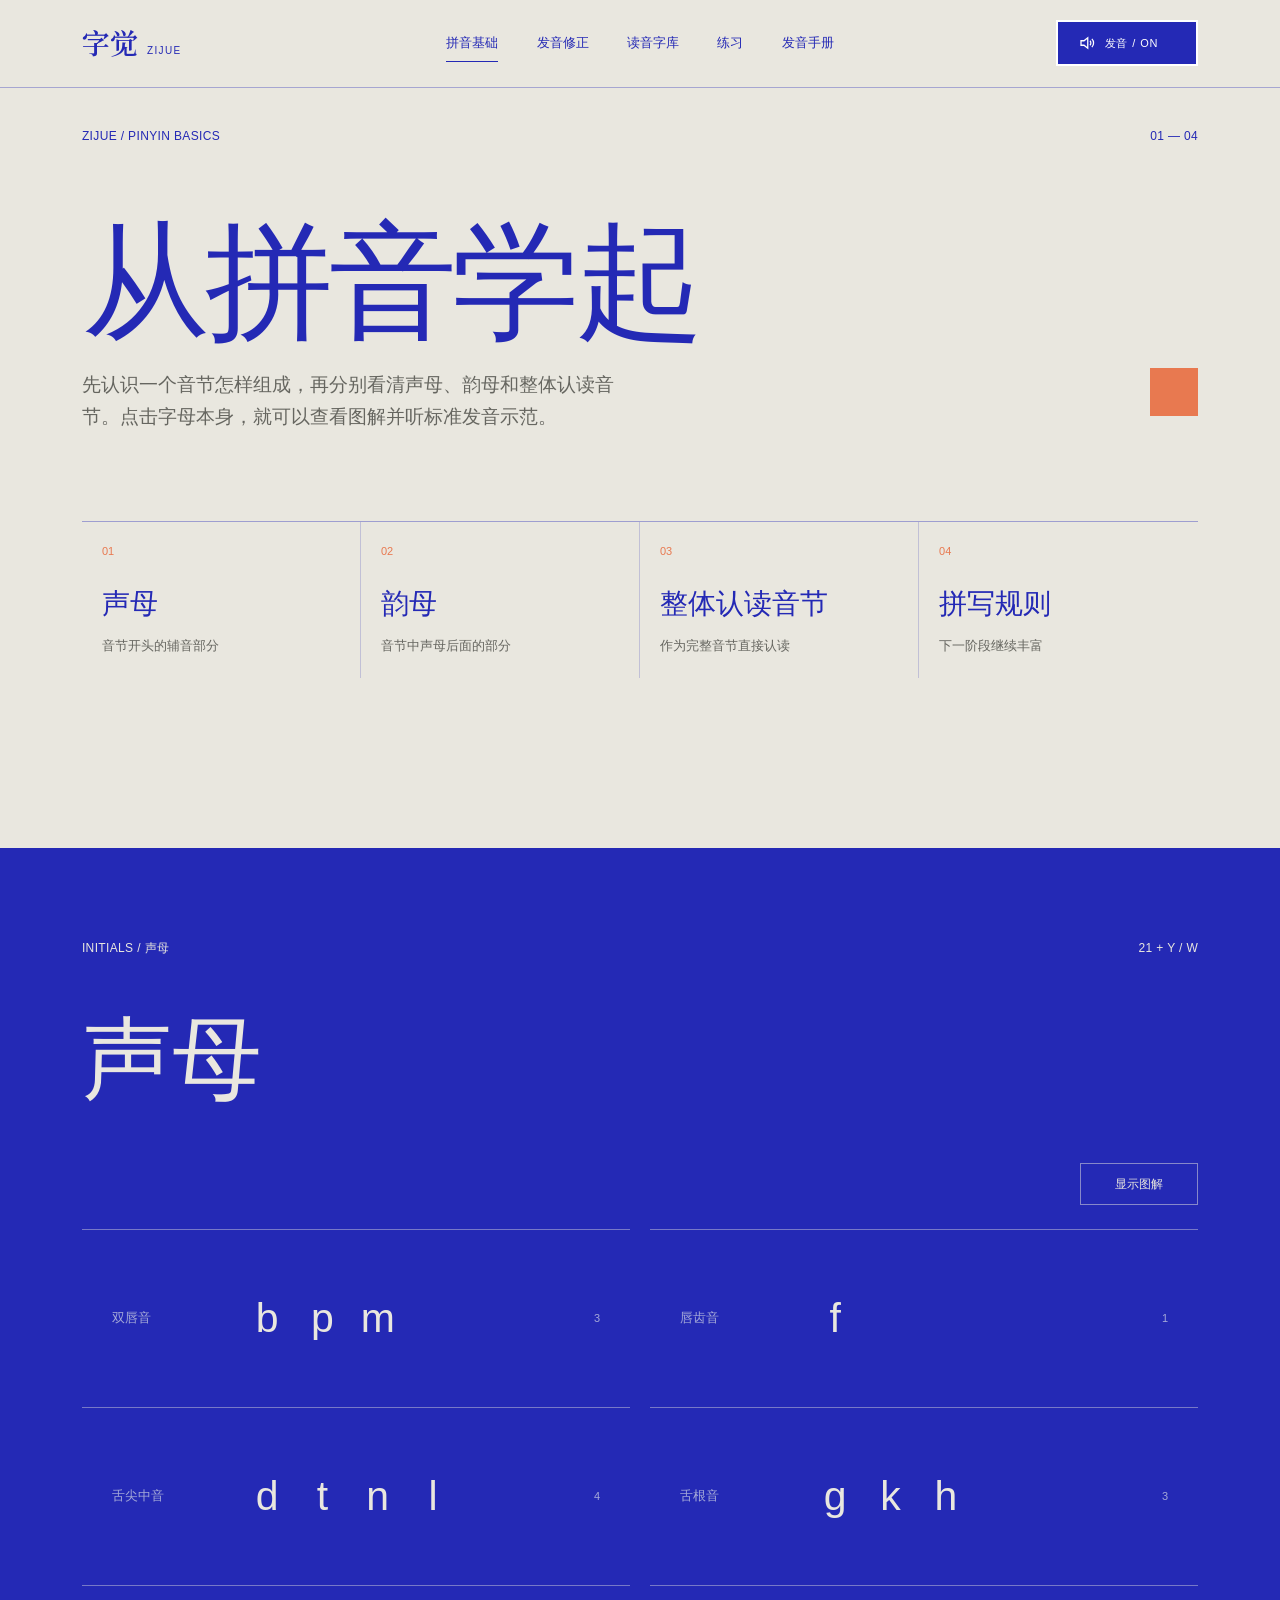
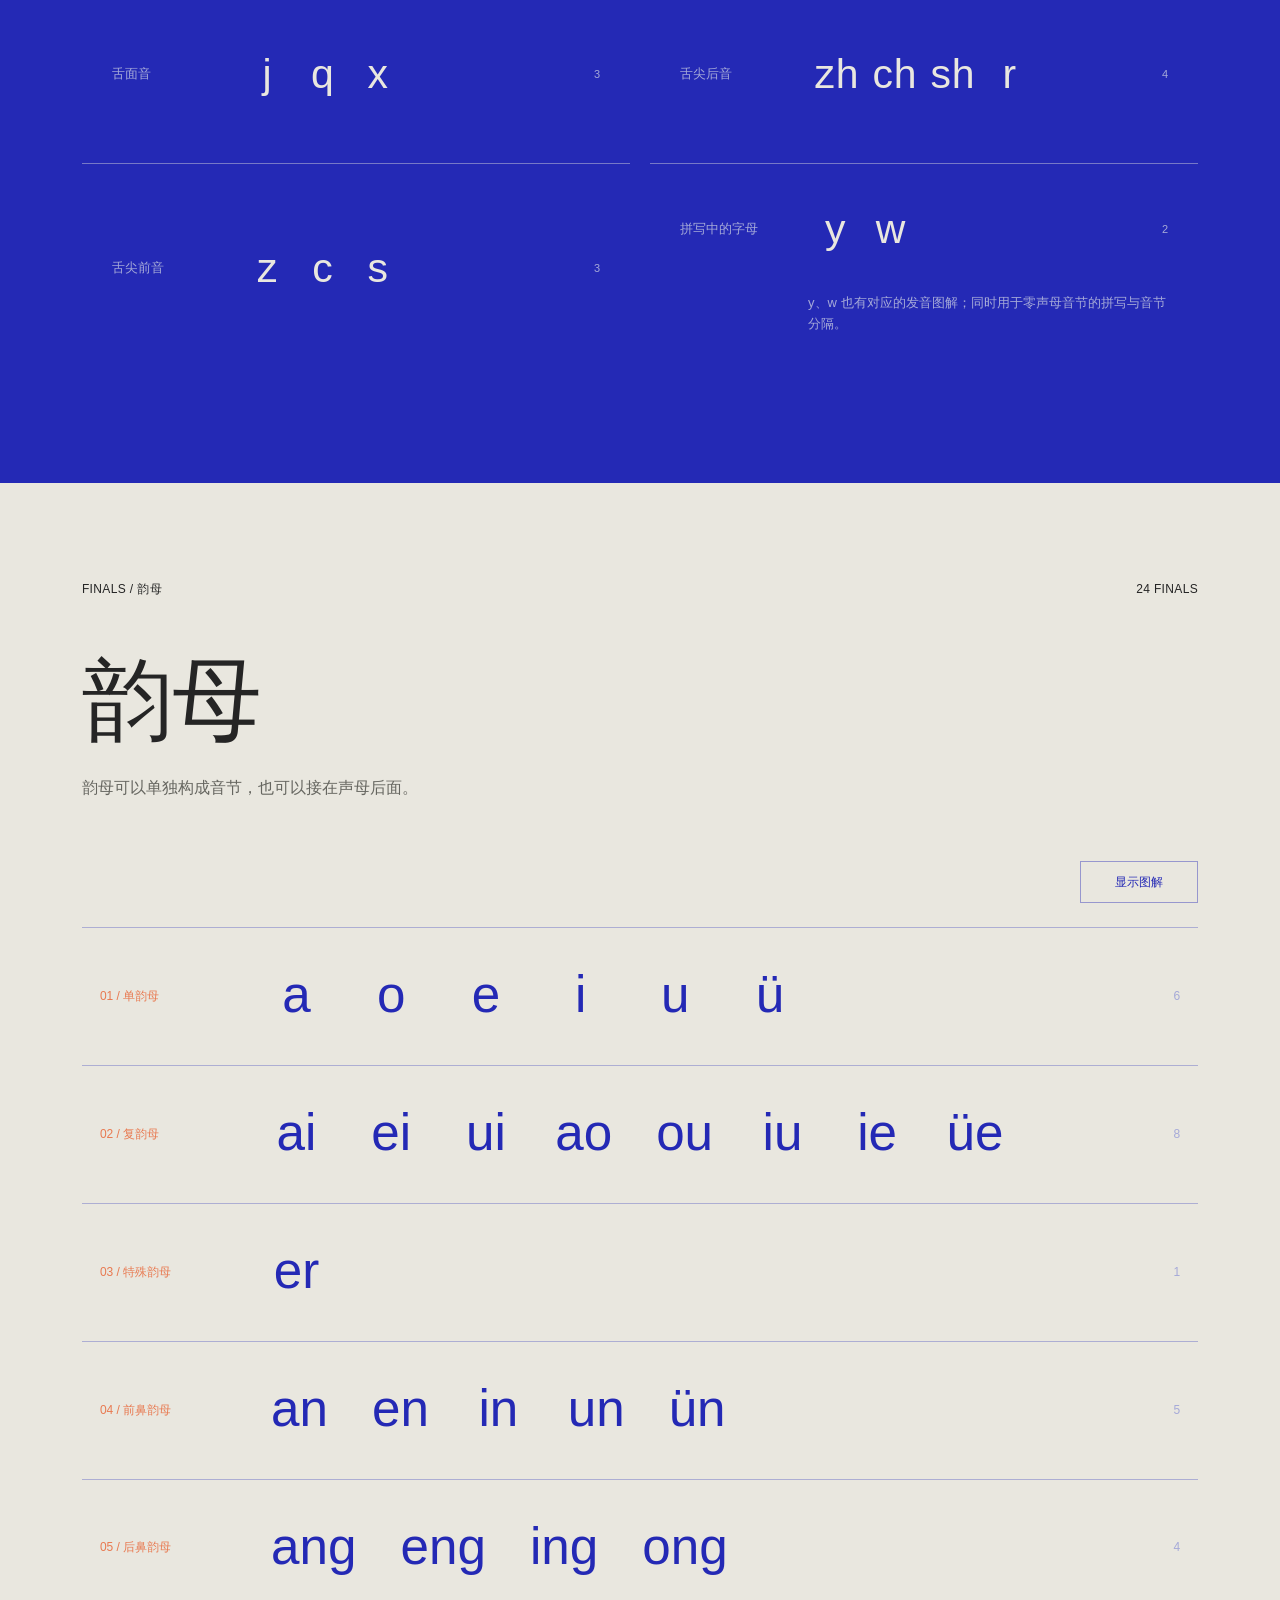
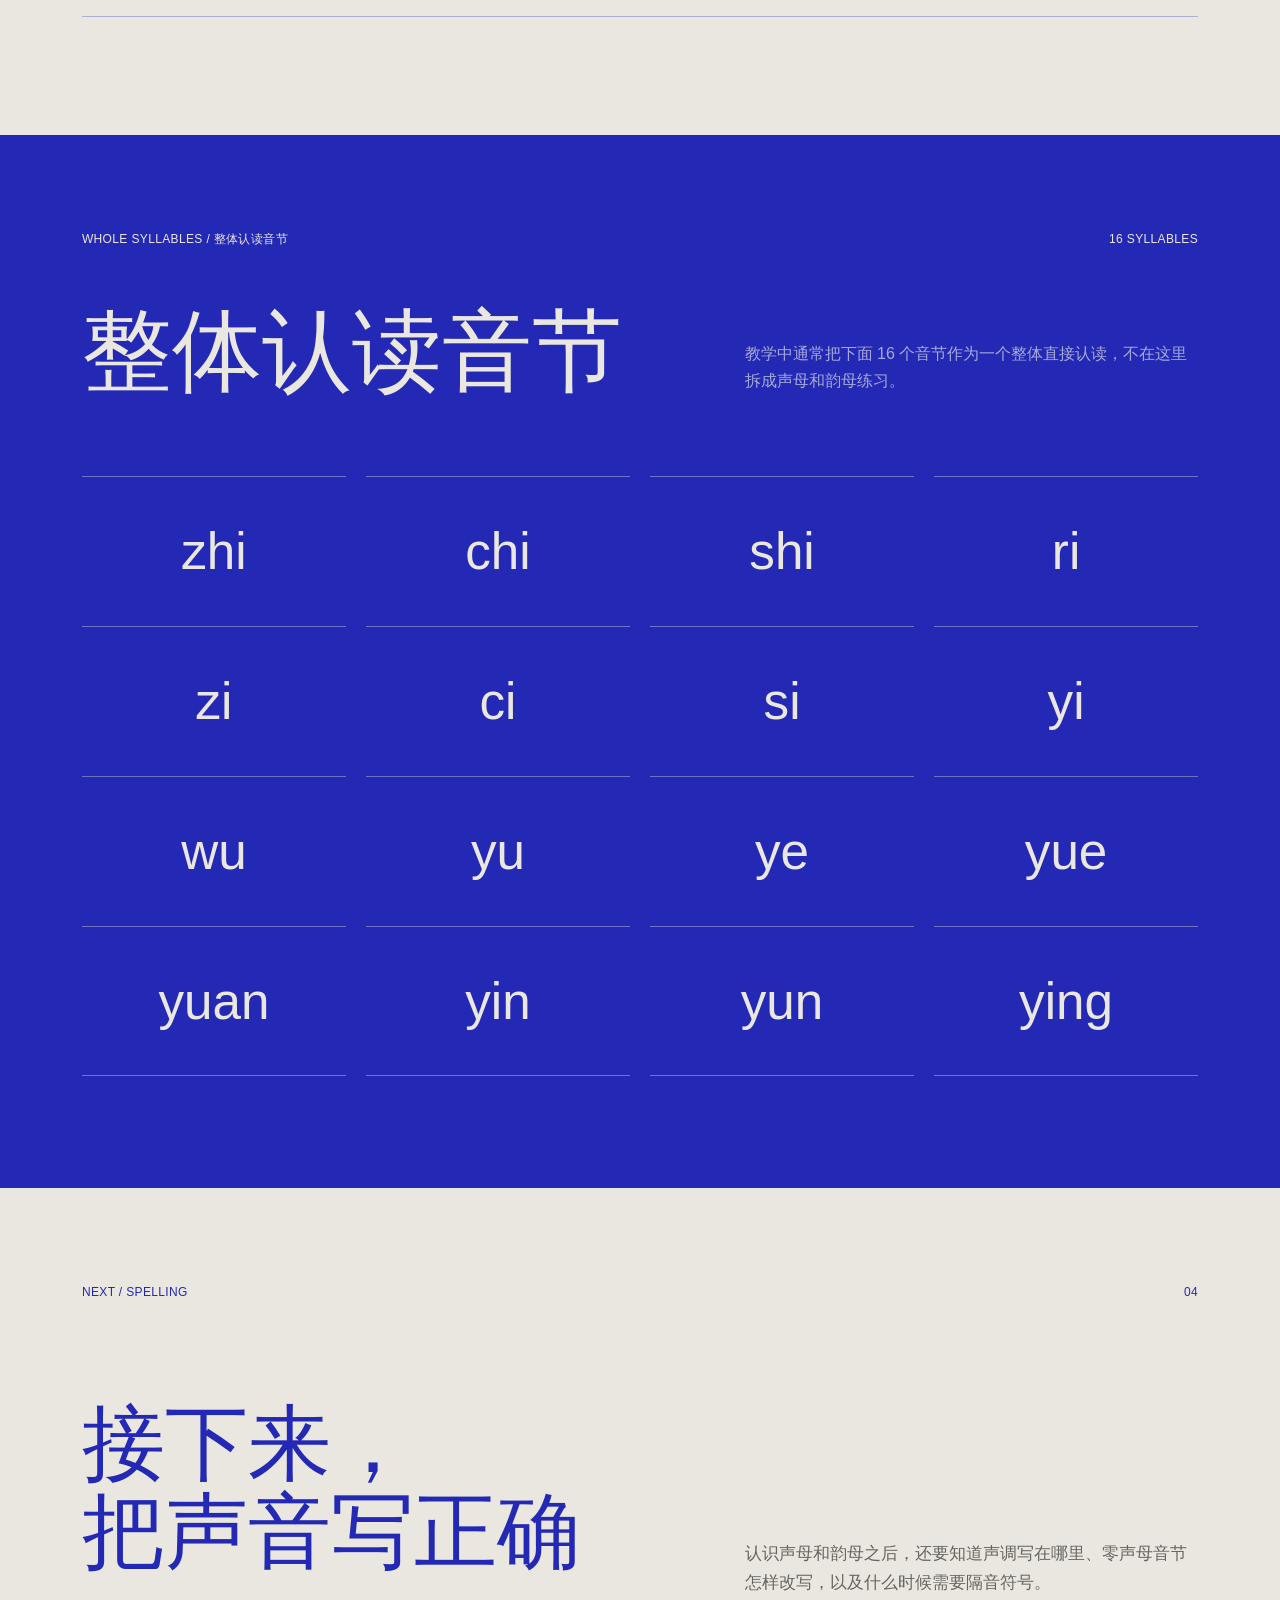
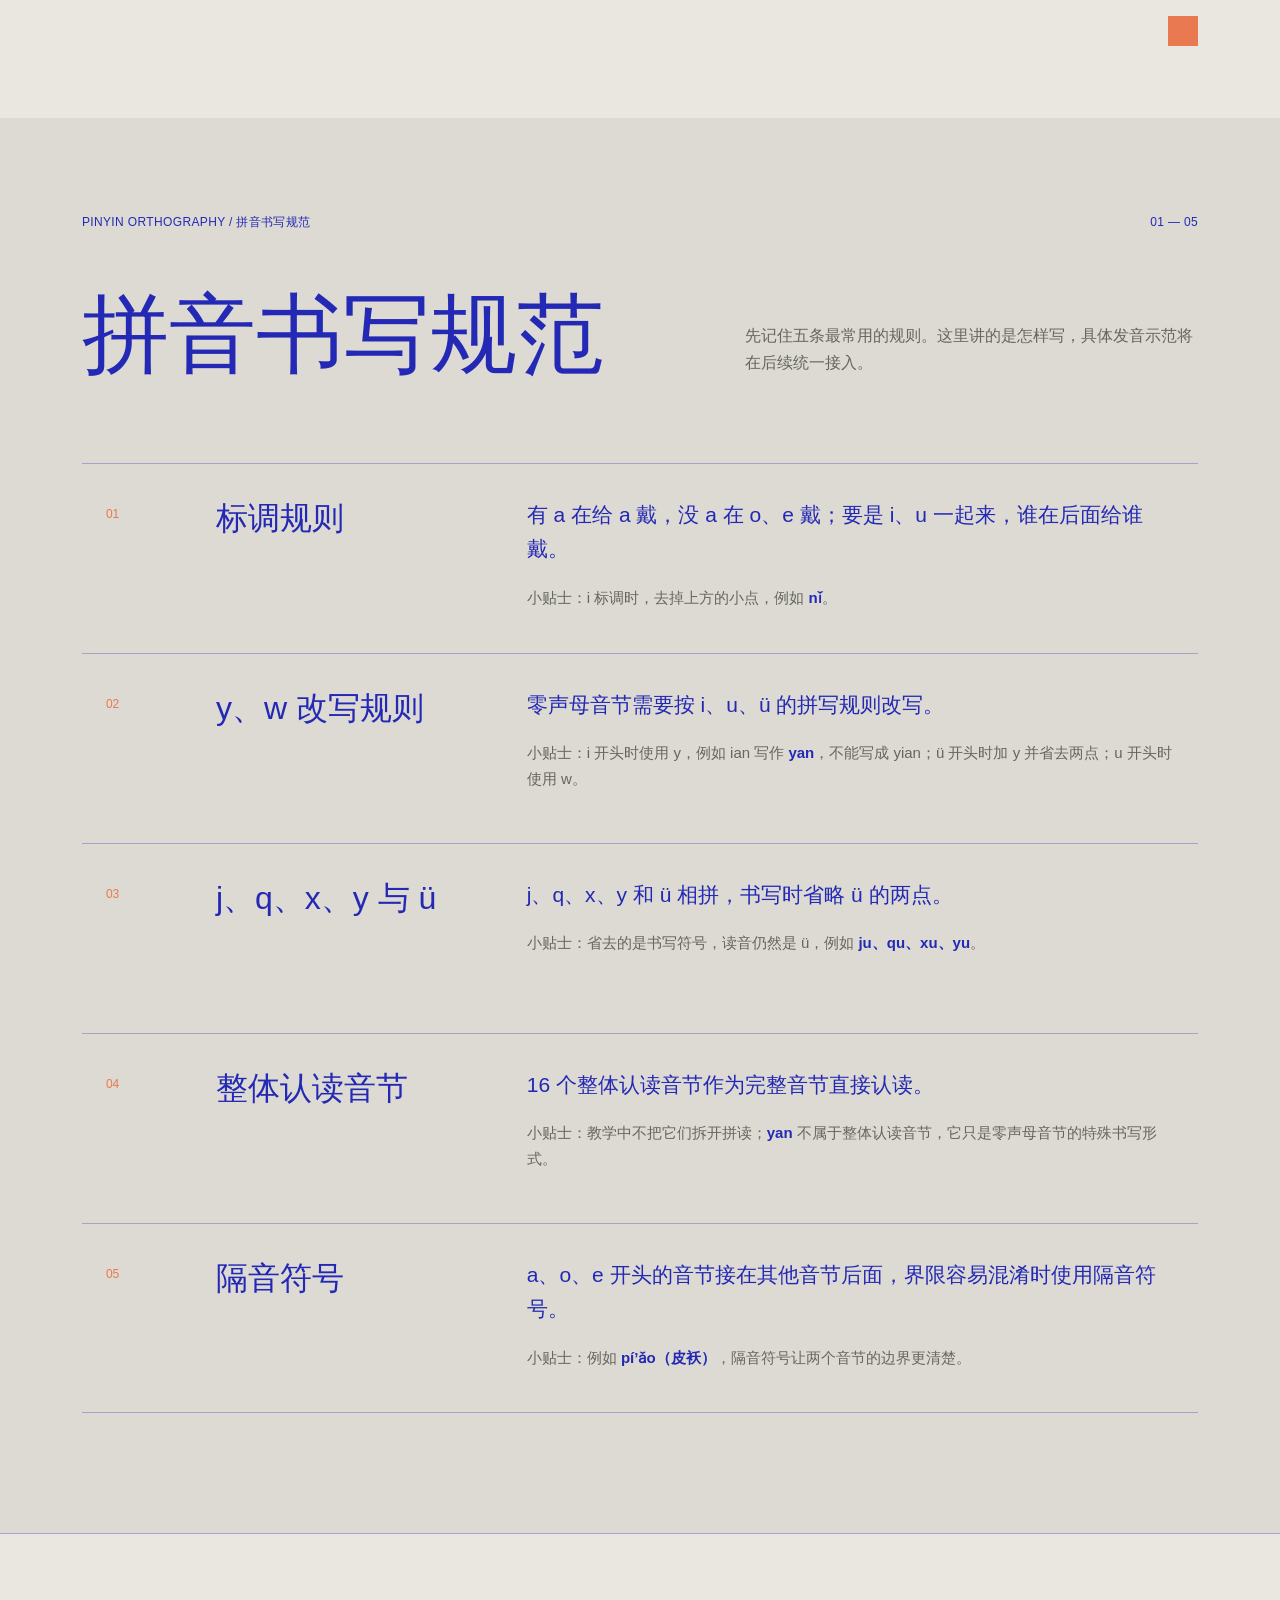
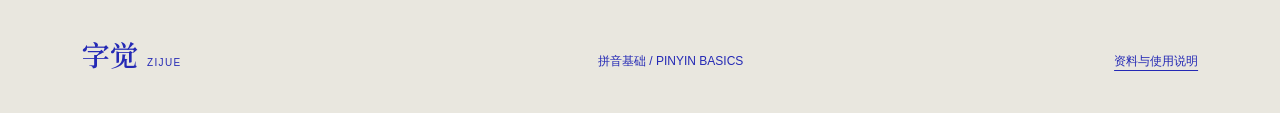
==== commit 8456dd05: "Bundle licensed Chinese serif font for consistent mobile typography" ====
--- a/basics.html
+++ b/basics.html
@@ -6,7 +6,7 @@
   <meta name="theme-color" content="#E9E7DF">
   <meta name="description" content="从声母、韵母和整体认读音节开始认识汉语拼音。">
   <title>拼音基础｜字觉 ZIJUE</title>
-  <link rel="stylesheet" href="styles.css?v=20261125-1">
+  <link rel="stylesheet" href="styles.css?v=20261125-2">
   <link rel="stylesheet" href="mouth-cursor.css?v=20261124-11">
   <link rel="stylesheet" href="basics.css?v=20261124-15">
   <link rel="stylesheet" href="pronunciation-pilot.css?v=20261124-14">
--- a/styles.css
+++ b/styles.css
@@ -1,4 +1,5 @@
-:root{--blue:#2429B5;--paper:#E9E7DF;--orange:#E87950;--lav:#A5A9D8;--charcoal:#252525;--muted:#666660;--pale:#DCDAD3;--line:rgba(36,41,181,.34);--sans:"Source Han Sans SC","思源黑体 CN","Noto Sans CJK SC","PingFang SC",sans-serif;--serif:"Source Han Serif SC","思源宋体 CN","Noto Serif CJK SC","Songti SC",serif;--edge:clamp(48px,6.4vw,104px);--grid:repeat(12,minmax(0,1fr));--gap:20px}*{box-sizing:border-box}html{background:var(--paper);color:var(--charcoal);scroll-behavior:smooth}body{margin:0;font-family:var(--sans);font-size:16px;line-height:1.45}::selection{background:var(--orange);color:#fff}a{color:inherit}.skip{position:fixed;left:20px;top:10px;z-index:20;background:var(--blue);color:#fff;padding:10px 16px;transform:translateY(-160%)}.skip:focus{transform:none}.frame-grid{display:grid;grid-template-columns:var(--grid);column-gap:var(--gap);padding-left:var(--edge);padding-right:var(--edge)}.meta-row{display:flex;justify-content:space-between;color:var(--blue);font-size:12px;letter-spacing:.03em}.nav-shell{height:88px;padding:0 var(--edge);display:grid;grid-template-columns:180px 1fr 180px;align-items:center;border-bottom:1px solid var(--line);color:var(--blue)}.brand{display:inline-flex;align-items:baseline;gap:9px;text-decoration:none;color:var(--blue)}.brand b{font:600 28px/1 var(--serif)}.brand span{font-size:10px;letter-spacing:.14em}.nav-shell nav{display:flex;justify-content:center;gap:clamp(24px,3vw,52px)}.nav-shell nav a{font-size:13px;text-decoration:none;position:relative;padding:34px 0}.nav-shell nav a:after{content:"";position:absolute;left:0;right:100%;bottom:25px;height:1px;background:var(--blue);transition:right .25s}.nav-shell nav a:hover:after,.nav-shell nav a[aria-current="page"]:after{right:0}.nav-index{text-align:right;font-size:11px;letter-spacing:.08em}
+@font-face{font-family:"ZIJUE Serif SC";src:url("assets/fonts/ZIJUE-SourceHanSerifSC.woff2") format("woff2");font-style:normal;font-weight:250 900;font-display:swap}
+:root{--blue:#2429B5;--paper:#E9E7DF;--orange:#E87950;--lav:#A5A9D8;--charcoal:#252525;--muted:#666660;--pale:#DCDAD3;--line:rgba(36,41,181,.34);--sans:"Source Han Sans SC","思源黑体 CN","Noto Sans CJK SC","PingFang SC",sans-serif;--serif:"ZIJUE Serif SC","Source Han Serif SC","思源宋体 CN","Noto Serif CJK SC","Songti SC",serif;--edge:clamp(48px,6.4vw,104px);--grid:repeat(12,minmax(0,1fr));--gap:20px}*{box-sizing:border-box}html{background:var(--paper);color:var(--charcoal);scroll-behavior:smooth}body{margin:0;font-family:var(--sans);font-size:16px;line-height:1.45}::selection{background:var(--orange);color:#fff}a{color:inherit}.skip{position:fixed;left:20px;top:10px;z-index:20;background:var(--blue);color:#fff;padding:10px 16px;transform:translateY(-160%)}.skip:focus{transform:none}.frame-grid{display:grid;grid-template-columns:var(--grid);column-gap:var(--gap);padding-left:var(--edge);padding-right:var(--edge)}.meta-row{display:flex;justify-content:space-between;color:var(--blue);font-size:12px;letter-spacing:.03em}.nav-shell{height:88px;padding:0 var(--edge);display:grid;grid-template-columns:180px 1fr 180px;align-items:center;border-bottom:1px solid var(--line);color:var(--blue)}.brand{display:inline-flex;align-items:baseline;gap:9px;text-decoration:none;color:var(--blue)}.brand b{font:600 28px/1 var(--serif)}.brand span{font-size:10px;letter-spacing:.14em}.nav-shell nav{display:flex;justify-content:center;gap:clamp(24px,3vw,52px)}.nav-shell nav a{font-size:13px;text-decoration:none;position:relative;padding:34px 0}.nav-shell nav a:after{content:"";position:absolute;left:0;right:100%;bottom:25px;height:1px;background:var(--blue);transition:right .25s}.nav-shell nav a:hover:after,.nav-shell nav a[aria-current="page"]:after{right:0}.nav-index{text-align:right;font-size:11px;letter-spacing:.08em}
 .home-hero{min-height:690px;padding-top:36px;padding-bottom:38px;grid-template-rows:auto 1fr auto auto auto}.hero-meta{grid-column:1/-1}.hero-title{grid-column:1/-1;display:flex;align-items:center;justify-content:space-between;min-height:390px}.hero-title h1{margin:0;color:var(--blue);font:650 clamp(250px,25vw,410px)/.84 var(--serif);letter-spacing:-.11em}.orange-square{display:block;width:62px;height:62px;background:var(--orange);flex:none}.orange-square.small{width:14px;height:14px}.hero-en{grid-column:1/9;margin:0 0 30px;color:var(--blue);font-size:clamp(24px,2.2vw,38px);letter-spacing:.28em}.hero-rule{grid-column:1/-1;border-top:1px solid var(--blue)}.hero-statement{grid-column:1/6;margin:20px 0 0;color:var(--blue);font-size:22px;font-weight:600}.hero-copy{grid-column:6/11;margin:20px 0 0;color:var(--muted);max-width:34em}.text-action{grid-column:11/-1;justify-self:end;margin-top:20px;color:var(--blue);text-decoration:none;font-size:13px}.text-action span{margin-left:18px}.sound-band{background:var(--blue);color:var(--paper);padding:30px var(--edge) 28px}.band-head,.band-foot{display:flex;justify-content:space-between;align-items:center;font-size:11px}.sound-words{display:grid;grid-template-columns:repeat(4,1fr);margin:42px 0 26px}.sound-words div{text-align:center;border-bottom:1px solid rgba(233,231,223,.55);padding-bottom:20px}.sound-words small{display:block;color:var(--lav);font-size:18px}.sound-words strong{display:block;font:500 clamp(100px,10vw,160px)/1.1 var(--serif)}.band-foot p{margin:0;font-size:15px;font-weight:600}.learning-path{padding-top:86px;padding-bottom:96px}.section-meta{grid-column:1/-1}.learning-path h2{grid-column:1/-1;margin:22px 0 34px;color:var(--blue);font-size:clamp(64px,6.2vw,98px);font-weight:400;letter-spacing:-.05em}.path-grid{grid-column:1/-1;display:grid;grid-template-columns:1fr 1fr;gap:16px}.path{min-height:370px;padding:28px 30px;display:flex;flex-direction:column;text-decoration:none;color:var(--blue);transition:transform .2s}.path:hover{transform:translateY(-3px)}.path-blue{background:var(--blue);color:var(--paper)}.path-pale{background:var(--pale)}.path small{font-size:16px}.path strong{font-size:clamp(44px,4vw,66px);margin-top:24px}.path p{font-size:20px;margin:8px 0}.path>span{margin-top:auto;font-size:24px;color:var(--orange)}.index-preview{padding-top:72px;padding-bottom:96px}.index-preview .section-meta{padding-bottom:18px;border-bottom:1px solid var(--blue)}.index-links{grid-column:1/-1}.index-links a{display:grid;grid-template-columns:52px 2.2fr 3fr 30px;align-items:center;min-height:112px;border-bottom:1px solid var(--line);text-decoration:none;color:var(--blue)}.index-links a>span{color:var(--orange);font-size:13px}.index-links strong{font-size:31px;font-weight:500}.index-links small{font-size:14px;color:var(--muted)}.index-links i{font-style:normal}.index-links a:hover strong{padding-left:8px;transition:padding .2s}
 .page-intro{min-height:610px;padding-top:40px;padding-bottom:60px;align-content:start;position:relative}.page-intro .meta-row{grid-column:1/-1}.page-intro h1{grid-column:1/10;color:var(--blue);font-size:clamp(82px,8.6vw,138px);line-height:1.02;letter-spacing:-.055em;font-weight:500;margin:74px 0 38px}.page-intro>p{grid-column:1/7;font-size:20px;color:var(--muted);margin:0}.page-intro .orange-square{position:absolute;right:var(--edge);bottom:68px;width:44px;height:44px}.entry-system{padding-top:34px;padding-bottom:90px}.entry-row{grid-column:1/-1;display:grid;grid-template-columns:82px 1fr auto;gap:26px;align-items:start;padding:30px 0;border-top:1px solid var(--line)}.entry-row>span{width:58px;height:58px;display:grid;place-items:center;background:var(--blue);color:#fff;font-size:20px}.entry-row h2{margin:0 0 8px;color:var(--blue);font-size:30px;font-weight:500}.entry-row p{margin:0;color:var(--muted)}.entry-row a,.entry-row button{align-self:center;border:0;background:none;color:var(--blue);font:500 14px var(--sans);text-decoration:none;cursor:pointer}.inline-notice{grid-column:2/-1;margin:10px 0 0;color:var(--orange);min-height:24px}.topics{background:var(--blue);color:var(--paper);padding:82px 0 90px}.topics .meta-row{color:var(--paper)}.topics-head h2{grid-column:1/9;font-size:clamp(62px,6vw,96px);line-height:1;margin:48px 0 20px;font-weight:400}.topics-head>p{grid-column:1/7;color:var(--lav);font-size:18px}.topic-groups{padding-top:54px}.topic-groups>section{grid-column:span 6;padding:26px 0 38px;border-top:1px solid rgba(233,231,223,.45)}.topic-groups>section:nth-child(odd){padding-right:30px}.topic-groups>section:nth-child(even){padding-left:30px}.topic-groups h3{font-size:24px;font-weight:500;margin:0 0 18px}.topic-buttons{display:flex;flex-wrap:wrap;gap:8px}.topic-buttons button{min-height:46px;padding:0 20px;border:1px solid rgba(233,231,223,.52);background:transparent;color:var(--paper);font:400 16px var(--sans);cursor:pointer}.topic-buttons button:hover,.topic-buttons button.active{background:var(--orange);border-color:var(--orange);color:#fff}.correction-flow{padding-top:90px;padding-bottom:110px}.correction-flow>.meta-row{grid-column:1/-1}.correction-flow h2{grid-column:1/7;color:var(--blue);font-size:58px;font-weight:400;line-height:1.1}.correction-flow ol{grid-column:7/-1;list-style:none;margin:30px 0 0;padding:0}.correction-flow li{display:grid;grid-template-columns:50px 1fr;padding:18px 0;border-top:1px solid var(--line);color:var(--blue);font-size:22px}.correction-flow li span{color:var(--orange);font-size:12px;padding-top:7px}
 .character-page{padding-top:38px;padding-bottom:100px}.character-head{grid-column:1/-1}.character-head h1{font-size:72px;color:var(--blue);font-weight:500;margin:34px 0 18px}.character-tools{grid-column:1/-1;border-top:1px solid var(--line)}.tool-row{display:grid;grid-template-columns:80px 1fr 70px;min-height:54px;align-items:center;border-bottom:1px solid rgba(36,41,181,.14);font-size:12px;color:var(--blue)}.tool-row .segmented{grid-column:2/4}.segmented{display:flex;gap:6px}.segmented button{border:0;background:transparent;color:var(--muted);font:12px var(--sans);padding:7px 12px;cursor:pointer}.segmented button.active{background:#fff;color:var(--blue);border-radius:16px}.tool-row input{width:100%;accent-color:var(--blue)}.tool-row output{text-align:right}.final-filter{display:grid;grid-template-columns:repeat(5,1fr);gap:4px;margin:20px 0 42px}.final-filter button{height:50px;border:1px solid var(--lav);background:transparent;color:var(--blue);font:600 17px var(--sans);cursor:pointer}.final-filter button.active,.final-filter button:hover{background:var(--blue);color:var(--paper);border-color:var(--blue)}.hanzi-grid{grid-column:1/-1;display:grid;grid-template-columns:repeat(4,1fr)}.hanzi{position:relative;min-height:190px;border:0;border-bottom:1px solid rgba(36,41,181,.16);background:transparent;color:var(--blue);cursor:pointer;display:grid;place-items:center;padding:30px 10px 16px}.hanzi strong{font-family:var(--serif);font-size:var(--char-size);font-weight:var(--char-weight);line-height:1}.hanzi small{position:absolute;top:12px;font-size:13px;font-family:var(--sans);font-weight:400;opacity:0;transform:translateY(4px);transition:.18s}.hanzi-grid[data-font="sans"] .hanzi strong{font-family:var(--sans)}.hanzi-grid[data-pinyin="all"] .hanzi small,.hanzi-grid[data-pinyin="hover"] .hanzi:hover small,.hanzi-grid[data-pinyin="hover"] .hanzi.pinned small{opacity:1;transform:none}.hanzi:hover{background:rgba(165,169,216,.16)}.hanzi[hidden]{display:none}.character-note{grid-column:1/-1;font-size:11px;color:var(--muted);margin-top:18px}.orange-dot{display:inline-block;width:7px;height:7px;background:var(--orange);margin-right:7px}footer{min-height:180px;padding:42px var(--edge);border-top:1px solid var(--line);display:grid;grid-template-columns:1fr 1fr auto;align-items:end;color:var(--blue)}footer p{margin:0;font-size:12px}button:focus-visible,a:focus-visible,input:focus-visible{outline:2px solid var(--orange);outline-offset:3px}
